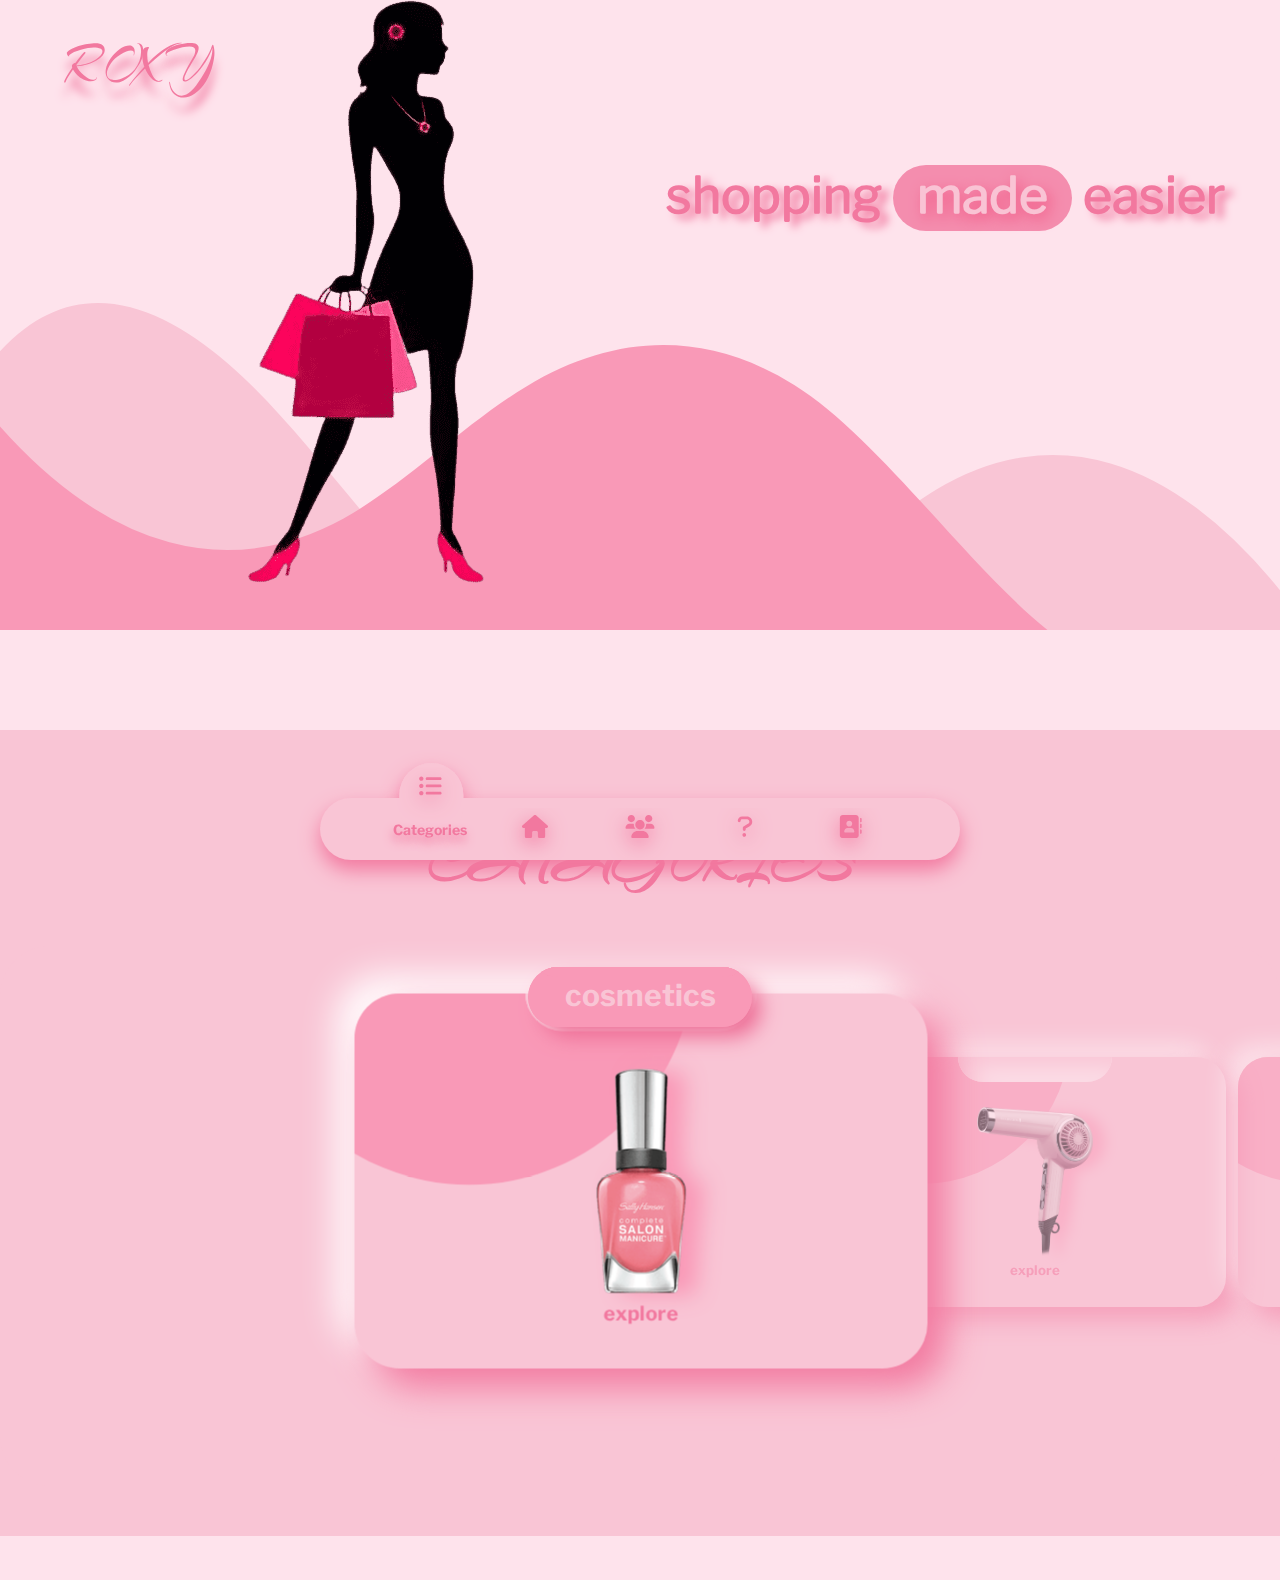
==== index.html @ e66383bb "Update index.html." ====
<!DOCTYPE html>
<html lang="en">
<head>
    <meta charset="utf-8">
	<meta name="description" content="Free web tutorials">
	<meta name="keywords" content="HTML,CSS,XML,JAVASCRIPT">
	<meta name="author" content="abhishek">
    <meta name="viewport" content="width=device-width" intial-scale= "1" user-scalable="0">
	<link rel="stylesheet" type="text/css" href="css/slick.css">
	<link rel="stylesheet" type="text/css" href="css/style.css">
	<title>Title</title>
</head>
<body>

    <header class="clear">
	    <div class="container">
	    	<a href="#" class="logo">roxy</a>
		</div>
	</header>

		<main class="clear">
			<div class="banner clear">
				<div class="translate curve-a" data-speed="-0.1">
					<div class="custom-shape-divider-bottom-1640010486">
		    <svg data-name="Layer 1" xmlns="http://www.w3.org/2000/svg" viewBox="0 0 1200 120" preserveAspectRatio="none">
		        <path d="M321.39,56.44c58-10.79,114.16-30.13,172-41.86,82.39-16.72,168.19-17.73,250.45-.39C823.78,31,906.67,72,985.66,92.83c70.05,18.48,146.53,26.09,214.34,3V0H0V27.35A600.21,600.21,0,0,0,321.39,56.44Z" class="shape-fill"></path>
		    </svg>
		</div>
		           
			    </div>
			    <div class="translate curve-b" data-speed="-0.1">
				    <div class="custom-shape-divider-bottom-1640010232">
		                 <svg data-name="Layer 1" xmlns="http://www.w3.org/2000/svg" viewBox="0 0 1200 120" preserveAspectRatio="none">
		                     <path d="M985.66,92.83C906.67,72,823.78,31,743.84,14.19c-82.26-17.34-168.06-16.33-250.45.39-57.84,11.73-114,31.07-172,41.86A600.21,600.21,0,0,1,0,27.35V120H1200V95.8C1132.19,118.92,1055.71,111.31,985.66,92.83Z" class="shape-fill">
		                     	
		                     </path>
		                 </svg>
		            </div>
			    </div>
			     <div class="container">
			     	<img src="./images/model-min.png" class="mod" alt="model" loading="lazy">
			     	<div class="cont-1 animation-element in-view">
			     		<h1>shopping <span>made</span> easier</h1>
			     	</div>
			     </div>
			
			
		    </div>
			<div class="sec-1 clear" id="catagories">
				<h2>catagories</h2>
				<section class="vertical-center-3 responsive ciim clear" id ="slider">
					<div class="holder">
						<div class="sub-holder">
							<div class="upper">
								<img src="./images/naipolish-min.png" alt="naipolish" loading="lazy">
							</div>
							<div class="lower">
								<a href="#" class="butt" onclick="return false">
									<button class="pause" style="display:inline-block !important;">explore</button>
								</a>
							</div>
						</div>
						<div class="sub-holder2">
							<a href="#" class="cut pause" onclick="return false">x</a>
						    <section class="vertical-center-5 ">
								<div class="chart">
									<img class="gandu" src="./images/naipolish-min.png" alt="naipolish" loading="lazy">
									<div class="hold-2">
										<div class="up">
										<h5>naipolish</h5>	
											<p>It’s the end of summer the sweltering heat makes human sweat in the night and makes the plants and trees wilt even in the moonlit nights. The eastern wind breeze brings an eerie feeling, that the monsoon clouds are soon coming, there is a strange silence in the ears, the sky gets darker and darker</p>
										</div>
										<div class="down">
											<a href="#"> buy now</a>
										</div>
									</div>
								</div>
							    <div class="chart">
									<img class="gandu" src="./images/naipolish-min.png" alt="naipolish" loading="lazy">
									<div class="hold-2">
										<div class="up">
										<h5>naipolish</h5>	
											<p>It’s the end of summer the sweltering heat makes human sweat in the night and makes the plants and trees wilt even in the moonlit nights. The eastern wind breeze brings an eerie feeling, that the monsoon clouds are soon coming, there is a strange silence in the ears, the sky gets darker and darker</p>
										</div>
										<div class="down">
											<a href="#"> buy now</a>
										</div>
									</div>
								</div>
								<div class="chart">
									<img class="gandu" src="./images/naipolish-min.png" alt="naipolish" loading="lazy">
									<div class="hold-2">
										<div class="up">
										<h5>naipolish</h5>	
											<p>It’s the end of summer the sweltering heat makes human sweat in the night and makes the plants and trees wilt even in the moonlit nights. The eastern wind breeze brings an eerie feeling, that the monsoon clouds are soon coming, there is a strange silence in the ears, the sky gets darker and darker</p>
										</div>
										<div class="down">
											<a href="#"> buy now</a>
										</div>
									</div>
								</div>
								<div class="chart">
									<img class="gandu" src="./images/naipolish-min.png" alt="naipolish" loading="lazy">
									<div class="hold-2">
										<div class="up">
										<h5>naipolish</h5>	
											<p>It’s the end of summer the sweltering heat makes human sweat in the night and makes the plants and trees wilt even in the moonlit nights. The eastern wind breeze brings an eerie feeling, that the monsoon clouds are soon coming, there is a strange silence in the ears, the sky gets darker and darker</p>
										</div>
										<div class="down">
											<a href="#"> buy now</a>
										</div>
									</div>
								</div>
							</section>
						</div>
					</div>

					<div class="holder">
						<div class="sub-holder">
							<div class="upper">
								<img src="./images/air-blower-min.png" alt="air blower" loading="lazy">
							</div>
							<div class="lower">
								<a href="#" class="butt" onclick="return false">
									<button class="pause"  style="display:inline-block !important;">explore</button>
								</a>
							</div>
						</div>
						<div class="sub-holder2">
							<a href="#" class="cut pause" onclick="return false">x</a>
						    <section class="vertical-center-5 ">
								<div class="chart">
									<img class="gandu" src="./images/air-blower-min.png" alt="air blower" loading="lazy">
									<div class="hold-2">
										<div class="up">
										<h5>hair blowers</h5>	
											<p>It’s the end of summer the sweltering heat makes human sweat in the night and makes the plants and trees wilt even in the moonlit nights. The eastern wind breeze brings an eerie feeling, that the monsoon clouds are soon coming, there is a strange silence in the ears, the sky gets darker and darker</p>
										</div>
										<div class="down">
											<a href="#"> buy now</a>
										</div>
									</div>
								</div>
							    <div class="chart">
									<img class="gandu" src="./images/air-blower-min.png" alt="air blower" loading="lazy">
									<div class="hold-2">
										<div class="up">
										<h5>hair blowers</h5>	
											<p>It’s the end of summer the sweltering heat makes human sweat in the night and makes the plants and trees wilt even in the moonlit nights. The eastern wind breeze brings an eerie feeling, that the monsoon clouds are soon coming, there is a strange silence in the ears, the sky gets darker and darker</p>
										</div>
										<div class="down">
											<a href="#"> buy now</a>
										</div>
									</div>
								</div>
								<div class="chart">
									<img class="gandu" src="./images/air-blower-min.png" alt="air blower" loading="lazy">
									<div class="hold-2">
										<div class="up">
										<h5>hair blowers</h5>	
											<p>It’s the end of summer the sweltering heat makes human sweat in the night and makes the plants and trees wilt even in the moonlit nights. The eastern wind breeze brings an eerie feeling, that the monsoon clouds are soon coming, there is a strange silence in the ears, the sky gets darker and darker</p>
										</div>
										<div class="down">
											<a href="#"> buy now</a>
										</div>
									</div>
								</div>
								<div class="chart">
									<img class="gandu" src="./images/air-blower-min.png" alt="air blower" loading="lazy">
									<div class="hold-2">
										<div class="up">
										<h5>hair blowers</h5>	
											<p>It’s the end of summer the sweltering heat makes human sweat in the night and makes the plants and trees wilt even in the moonlit nights. The eastern wind breeze brings an eerie feeling, that the monsoon clouds are soon coming, there is a strange silence in the ears, the sky gets darker and darker</p>
										</div>
										<div class="down">
											<a href="#"> buy now</a>
										</div>
									</div>
								</div>
								<div class="chart">
									<img class="gandu" src="./images/air-blower-min.png" alt="air blower" loading="lazy">
									<div class="hold-2">
										<div class="up">
										<h5>hair blowers</h5>	
											<p>It’s the end of summer the sweltering heat makes human sweat in the night and makes the plants and trees wilt even in the moonlit nights. The eastern wind breeze brings an eerie feeling, that the monsoon clouds are soon coming, there is a strange silence in the ears, the sky gets darker and darker</p>
										</div>
										<div class="down">
											<a href="#"> buy now</a>
										</div>
									</div>
								</div>
							</section>
						</div>
					</div>
					<div class="holder">
						<div class="sub-holder">
							<div class="upper">
								<img src="./images/bag-min.png" alt="yellow leather handbag" loading="lazy">
							</div>
							<div class="lower">
								<a href="#" class="butt" onclick="return false">
									<button class="pause" style="display:inline-block !important;">explore</button>
								</a>
							</div>
						</div>
						<div class="sub-holder2">
							<a href="#" class="cut pause" onclick="return false">x</a>
						    <section class="vertical-center-5 ">
								<div class="chart">
									<img class="gandu" src="./images/bag-min.png" alt="yellow leather handbag" loading="lazy">
									<div class="hold-2">
										<div class="up">
										<h5>bags</h5>	
											<p>It’s the end of summer the sweltering heat makes human sweat in the night and makes the plants and trees wilt even in the moonlit nights. The eastern wind breeze brings an eerie feeling, that the monsoon clouds are soon coming, there is a strange silence in the ears, the sky gets darker and darker</p>
										</div>
										<div class="down">
											<a href="#"> buy now</a>
										</div>
									</div>
								</div>
							    <div class="chart">
									<img class="gandu" src="./images/bag-min.png" alt="yellow leather handbag" loading="lazy">
									<div class="hold-2">
										<div class="up">
										<h5>bags</h5>	
											<p>It’s the end of summer the sweltering heat makes human sweat in the night and makes the plants and trees wilt even in the moonlit nights. The eastern wind breeze brings an eerie feeling, that the monsoon clouds are soon coming, there is a strange silence in the ears, the sky gets darker and darker</p>
										</div>
										<div class="down">
											<a href="#"> buy now</a>
										</div>
									</div>
								</div>
								<div class="chart">
									<img class="gandu" src="./images/bag-min.png" alt="yellow leather handbag" loading="lazy">
									<div class="hold-2">
										<div class="up">
										<h5>bags</h5>	
											<p>It’s the end of summer the sweltering heat makes human sweat in the night and makes the plants and trees wilt even in the moonlit nights. The eastern wind breeze brings an eerie feeling, that the monsoon clouds are soon coming, there is a strange silence in the ears, the sky gets darker and darker</p>
										</div>
										<div class="down">
											<a href="#"> buy now</a>
										</div>
									</div>
								</div>
								<div class="chart">
									<img class="gandu" src="./images/bag-min.png" alt="yellow leather handbag" loading="lazy">
									<div class="hold-2">
										<div class="up">
										<h5>bags</h5>	
											<p>It’s the end of summer the sweltering heat makes human sweat in the night and makes the plants and trees wilt even in the moonlit nights. The eastern wind breeze brings an eerie feeling, that the monsoon clouds are soon coming, there is a strange silence in the ears, the sky gets darker and darker</p>
										</div>
										<div class="down">
											<a href="#"> buy now</a>
										</div>
									</div>
								</div>
								<div class="chart">
									<img class="gandu" src="./images/bag-min.png" alt="yellow leather handbag" loading="lazy">
									<div class="hold-2">
										<div class="up">
										<h5>bags</h5>	
											<p>It’s the end of summer the sweltering heat makes human sweat in the night and makes the plants and trees wilt even in the moonlit nights. The eastern wind breeze brings an eerie feeling, that the monsoon clouds are soon coming, there is a strange silence in the ears, the sky gets darker and darker</p>
										</div>
										<div class="down">
											<a href="#"> buy now</a>
										</div>
									</div>
								</div>
							</section>
						</div>
					</div>
					<div class="holder">
						<div class="sub-holder">
							<div class="upper">
								<img src="./images/hat-min.png" alt="a stylish strawhat" loading="lazy">
							</div>
							<div class="lower">
								<a href="#" class="butt" onclick="return false">
									<button class="pause" style="display:inline-block !important;">explore</button>
								</a>
							</div>
						</div>
						<div class="sub-holder2">
							<a href="#" class="cut pause" onclick="return false">x</a>
						    <section class="vertical-center-5 ">
								<div class="chart">
									<img class="gandu" src="./images/hat-min.png" alt="a stylish strawhat" loading="lazy">
									<div class="hold-2">
										<div class="up">
										<h5>hats</h5>	
											<p>It’s the end of summer the sweltering heat makes human sweat in the night and makes the plants and trees wilt even in the moonlit nights. The eastern wind breeze brings an eerie feeling, that the monsoon clouds are soon coming, there is a strange silence in the ears, the sky gets darker and darker</p>
										</div>
										<div class="down">
											<a href="#"> buy now</a>
										</div>
									</div>
								</div>
							    <div class="chart">
									<img class="gandu" src="./images/hat-min.png" alt="a stylish strawhat" loading="lazy">
									<div class="hold-2">
										<div class="up">
										<h5>hats</h5>	
											<p>It’s the end of summer the sweltering heat makes human sweat in the night and makes the plants and trees wilt even in the moonlit nights. The eastern wind breeze brings an eerie feeling, that the monsoon clouds are soon coming, there is a strange silence in the ears, the sky gets darker and darker</p>
										</div>
										<div class="down">
											<a href="#"> buy now</a>
										</div>
									</div>
								</div>
								<div class="chart">
									<img class="gandu" src="./images/hat-min.png" alt="a stylish strawhat" loading="lazy">
									<div class="hold-2">
										<div class="up">
										<h5>hats</h5>	
											<p>It’s the end of summer the sweltering heat makes human sweat in the night and makes the plants and trees wilt even in the moonlit nights. The eastern wind breeze brings an eerie feeling, that the monsoon clouds are soon coming, there is a strange silence in the ears, the sky gets darker and darker</p>
										</div>
										<div class="down">
											<a href="#"> buy now</a>
										</div>
									</div>
								</div>
								<div class="chart">
									<img class="gandu" src="./images/hat-min.png" alt="a stylish strawhat" loading="lazy">
									<div class="hold-2">
										<div class="up">
										<h5>hats</h5>	
											<p>It’s the end of summer the sweltering heat makes human sweat in the night and makes the plants and trees wilt even in the moonlit nights. The eastern wind breeze brings an eerie feeling, that the monsoon clouds are soon coming, there is a strange silence in the ears, the sky gets darker and darker</p>
										</div>
										<div class="down">
											<a href="#"> buy now</a>
										</div>
									</div>
								</div>
								<div class="chart">
									<img class="gandu" src="./images/hat-min.png" alt="a stylish strawhat" loading="lazy">
									<div class="hold-2">
										<div class="up">
										<h5>hats</h5>	
											<p>It’s the end of summer the sweltering heat makes human sweat in the night and makes the plants and trees wilt even in the moonlit nights. The eastern wind breeze brings an eerie feeling, that the monsoon clouds are soon coming, there is a strange silence in the ears, the sky gets darker and darker</p>
										</div>
										<div class="down">
											<a href="#"> buy now</a>
										</div>
									</div>
								</div>
							</section>
						</div>
					</div>
					<div class="holder">
						<div class="sub-holder">
							<div class="upper">
								<img src="./images/sandals-min.png" alt="a pair of sandals" loading="lazy">
							</div>
							<div class="lower">
								<a href="#" class="butt" onclick="return false">
									<button class="pause"  style="display:inline-block !important;">explore</button>
								</a>
							</div>
						</div>
						<div class="sub-holder2">
							<a href="#" class="cut pause" onclick="return false">x</a>
						    <section class="vertical-center-5 ">
								<div class="chart">
									<img class="gandu" src="./images/sandals-min.png" alt="a pair of sandals" loading="lazy">
									<div class="hold-2">
										<div class="up">
										<h5>sandals</h5>	
											<p>It’s the end of summer the sweltering heat makes human sweat in the night and makes the plants and trees wilt even in the moonlit nights. The eastern wind breeze brings an eerie feeling, that the monsoon clouds are soon coming, there is a strange silence in the ears, the sky gets darker and darker</p>
										</div>
										<div class="down">
											<a href="#"> buy now</a>
										</div>
									</div>
								</div>
							    <div class="chart">
									<img class="gandu" src="./images/sandals-min.png" alt="a pair of sandals" loading="lazy">
									<div class="hold-2">
										<div class="up">
										<h5>sandals</h5>	
											<p>It’s the end of summer the sweltering heat makes human sweat in the night and makes the plants and trees wilt even in the moonlit nights. The eastern wind breeze brings an eerie feeling, that the monsoon clouds are soon coming, there is a strange silence in the ears, the sky gets darker and darker</p>
										</div>
										<div class="down">
											<a href="#"> buy now</a>
										</div>
									</div>
								</div>
								<div class="chart">
									<img class="gandu" src="./images/sandals-min.png" alt="a pair of sandals" loading="lazy">
									<div class="hold-2">
										<div class="up">
										<h5>sandals</h5>	
											<p>It’s the end of summer the sweltering heat makes human sweat in the night and makes the plants and trees wilt even in the moonlit nights. The eastern wind breeze brings an eerie feeling, that the monsoon clouds are soon coming, there is a strange silence in the ears, the sky gets darker and darker</p>
										</div>
										<div class="down">
											<a href="#"> buy now</a>
										</div>
									</div>
								</div>
								<div class="chart">
									<img class="gandu" src="./images/sandals-min.png" alt="a pair of sandals" loading="lazy">
									<div class="hold-2">
										<div class="up">
										<h5>sandals</h5>	
											<p>It’s the end of summer the sweltering heat makes human sweat in the night and makes the plants and trees wilt even in the moonlit nights. The eastern wind breeze brings an eerie feeling, that the monsoon clouds are soon coming, there is a strange silence in the ears, the sky gets darker and darker</p>
										</div>
										<div class="down">
											<a href="#"> buy now</a>
										</div>
									</div>
								</div>
								<div class="chart">
									<img class="gandu" src="./images/sandals-min.png" alt="a pair of sandals" loading="lazy">
									<div class="hold-2">
										<div class="up">
										<h5>sandals</h5>	
											<p>It’s the end of summer the sweltering heat makes human sweat in the night and makes the plants and trees wilt even in the moonlit nights. The eastern wind breeze brings an eerie feeling, that the monsoon clouds are soon coming, there is a strange silence in the ears, the sky gets darker and darker</p>
										</div>
										<div class="down">
											<a href="#"> buy now</a>
										</div>
									</div>
								</div>
							</section>
						</div>
						</div>
					</div>
				</section>
			</div>
			<nav class="nav-bar">
					<ul class="list-1 ">
						<li class="limb active">
							 <a href="#catagories" onclick="return false">
							   <svg class="yup" aria-hidden="true" focusable="false" data-prefix="fas" data-icon="list-ul" role="img" xmlns="http://www.w3.org/2000/svg" viewBox="0 0 512 512" class="svg-inline--fa fa-list-ul fa-lg"><path fill="currentColor" d="M16 96C16 69.49 37.49 48 64 48C90.51 48 112 69.49 112 96C112 122.5 90.51 144 64 144C37.49 144 16 122.5 16 96zM480 64C497.7 64 512 78.33 512 96C512 113.7 497.7 128 480 128H192C174.3 128 160 113.7 160 96C160 78.33 174.3 64 192 64H480zM480 224C497.7 224 512 238.3 512 256C512 273.7 497.7 288 480 288H192C174.3 288 160 273.7 160 256C160 238.3 174.3 224 192 224H480zM480 384C497.7 384 512 398.3 512 416C512 433.7 497.7 448 480 448H192C174.3 448 160 433.7 160 416C160 398.3 174.3 384 192 384H480zM16 416C16 389.5 37.49 368 64 368C90.51 368 112 389.5 112 416C112 442.5 90.51 464 64 464C37.49 464 16 442.5 16 416zM112 256C112 282.5 90.51 304 64 304C37.49 304 16 282.5 16 256C16 229.5 37.49 208 64 208C90.51 208 112 229.5 112 256z" class=""></path>
							   </svg>
							   <span>categories</span>
							</a>
					    </li>
						<li class="limb">
							<a href="#" onclick="return false">
								<svg class="yup" xmlns="http://www.w3.org/2000/svg" viewBox="0 0 576 512"><!--! Font Awesome Free 6.1.1 by @fontawesome - https://fontawesome.com License - https://fontawesome.com/license/free (Icons: CC BY 4.0, Fonts: SIL OFL 1.1, Code: MIT License) Copyright 2022 Fonticons, Inc. --><path fill="currentColor"  d="M575.8 255.5C575.8 273.5 560.8 287.6 543.8 287.6H511.8L512.5 447.7C512.5 450.5 512.3 453.1 512 455.8V472C512 494.1 494.1 512 472 512H456C454.9 512 453.8 511.1 452.7 511.9C451.3 511.1 449.9 512 448.5 512H392C369.9 512 352 494.1 352 472V384C352 366.3 337.7 352 320 352H256C238.3 352 224 366.3 224 384V472C224 494.1 206.1 512 184 512H128.1C126.6 512 125.1 511.9 123.6 511.8C122.4 511.9 121.2 512 120 512H104C81.91 512 64 494.1 64 472V360C64 359.1 64.03 358.1 64.09 357.2V287.6H32.05C14.02 287.6 0 273.5 0 255.5C0 246.5 3.004 238.5 10.01 231.5L266.4 8.016C273.4 1.002 281.4 0 288.4 0C295.4 0 303.4 2.004 309.5 7.014L564.8 231.5C572.8 238.5 576.9 246.5 575.8 255.5L575.8 255.5z"/>
								</svg>
								<span>home</span>
							</a>
						</li>
						<li class="limb">
							<a href="#" onclick="return false">
								<svg class="yup" xmlns="http://www.w3.org/2000/svg" viewBox="0 0 640 512"><!--! Font Awesome Free 6.1.1 by @fontawesome - https://fontawesome.com License - https://fontawesome.com/license/free (Icons: CC BY 4.0, Fonts: SIL OFL 1.1, Code: MIT License) Copyright 2022 Fonticons, Inc. --><path fill="currentColor" d="M319.9 320c57.41 0 103.1-46.56 103.1-104c0-57.44-46.54-104-103.1-104c-57.41 0-103.1 46.56-103.1 104C215.9 273.4 262.5 320 319.9 320zM369.9 352H270.1C191.6 352 128 411.7 128 485.3C128 500.1 140.7 512 156.4 512h327.2C499.3 512 512 500.1 512 485.3C512 411.7 448.4 352 369.9 352zM512 160c44.18 0 80-35.82 80-80S556.2 0 512 0c-44.18 0-80 35.82-80 80S467.8 160 512 160zM183.9 216c0-5.449 .9824-10.63 1.609-15.91C174.6 194.1 162.6 192 149.9 192H88.08C39.44 192 0 233.8 0 285.3C0 295.6 7.887 304 17.62 304h199.5C196.7 280.2 183.9 249.7 183.9 216zM128 160c44.18 0 80-35.82 80-80S172.2 0 128 0C83.82 0 48 35.82 48 80S83.82 160 128 160zM551.9 192h-61.84c-12.8 0-24.88 3.037-35.86 8.24C454.8 205.5 455.8 210.6 455.8 216c0 33.71-12.78 64.21-33.16 88h199.7C632.1 304 640 295.6 640 285.3C640 233.8 600.6 192 551.9 192z"/>
								</svg>
								<span>about us</span>
							</a>
						</li>
						<li class="limb">
							<a href="#" onclick="return false">
								<svg class="yup" xmlns="http://www.w3.org/2000/svg" viewBox="0 0 320 512"><!--! Font Awesome Free 6.1.1 by @fontawesome - https://fontawesome.com License - https://fontawesome.com/license/free (Icons: CC BY 4.0, Fonts: SIL OFL 1.1, Code: MIT License) Copyright 2022 Fonticons, Inc. --><path fill="currentColor" d="M204.3 32.01H96c-52.94 0-96 43.06-96 96c0 17.67 14.31 31.1 32 31.1s32-14.32 32-31.1c0-17.64 14.34-32 32-32h108.3C232.8 96.01 256 119.2 256 147.8c0 19.72-10.97 37.47-30.5 47.33L127.8 252.4C117.1 258.2 112 268.7 112 280v40c0 17.67 14.31 31.99 32 31.99s32-14.32 32-31.99V298.3L256 251.3c39.47-19.75 64-59.42 64-103.5C320 83.95 268.1 32.01 204.3 32.01zM144 400c-22.09 0-40 17.91-40 40s17.91 39.1 40 39.1s40-17.9 40-39.1S166.1 400 144 400z"/>
							</svg>
								<span>help</span>	
							</a>
						</li>
						<li class="limb">
							<a href="#" onclick="return false">
								<svg class="yup" xmlns="http://www.w3.org/2000/svg" viewBox="0 0 512 512"><!--! Font Awesome Free 6.1.1 by @fontawesome - https://fontawesome.com License - https://fontawesome.com/license/free (Icons: CC BY 4.0, Fonts: SIL OFL 1.1, Code: MIT License) Copyright 2022 Fonticons, Inc. --><path fill="currentColor"  d="M384 0H96C60.65 0 32 28.65 32 64v384c0 35.35 28.65 64 64 64h288c35.35 0 64-28.65 64-64V64C448 28.65 419.3 0 384 0zM240 128c35.35 0 64 28.65 64 64s-28.65 64-64 64c-35.34 0-64-28.65-64-64S204.7 128 240 128zM336 384h-192C135.2 384 128 376.8 128 368C128 323.8 163.8 288 208 288h64c44.18 0 80 35.82 80 80C352 376.8 344.8 384 336 384zM496 64H480v96h16C504.8 160 512 152.8 512 144v-64C512 71.16 504.8 64 496 64zM496 192H480v96h16C504.8 288 512 280.8 512 272v-64C512 199.2 504.8 192 496 192zM496 320H480v96h16c8.836 0 16-7.164 16-16v-64C512 327.2 504.8 320 496 320z"/></svg>
								<span>contact us</span>	
							</a>
						</li>
						<span class="zo"></span>
						<span class="marker2 zo"></span>
					</ul>
			  </nav>

		</main>
</body>
<script src="js/jquery.min.js"></script>
<script src="js/parallax.min.js"></script>
<script src="js/parallax.js"></script>
<script src="js/slick.min.js"></script>
<script src="js/slick.js"></script>
  <script>
// Get a reference to the element
const element = document.getElementById('slider');

// Define the event handler function
function eventHandler(event) {
  // Your event handling logic here
  console.log('Scroll event occurred!');
}

// Add a passive event listener to the 'scroll' event using vanilla JavaScript
element.addEventListener('scroll', eventHandler, { passive: true });

  </script>
<script src="js/common.js"></script>


</html>
---- css/style.css ----
*{
	box-sizing: border-box;
	-webkit-box-sizing: border-box;
	-moz-box-sizing: border-box;
	-ms-box-sizing: border-box;
	-o-box-sizing: border-box;
	-webkit-user-select: none;
}
.clear {
	clear: both;
}
.clear:after {
	clear: both;
	display: table;
	content: "";
	position: relative;
	width: 100%;
}
.container{
	margin: 0 auto;
	max-width: 1170px;
}
html{-webkit-tap-highlight-color: transparent;}
@font-face {
	font-family: 'Conv_Arizonia-Regular';
	src: url('fonts/Arizonia-Regular.eot');
	src: local('â˜º'), url('../fonts/Arizonia-Regular.woff') format('woff'), url('../fonts/Arizonia-Regular.ttf') format('truetype'), url('../fonts/Arizonia-Regular.svg') format('svg');
	font-weight: normal;
	font-style: normal;
	font-display: fallback;
}
/** Generated by FG **/
@font-face {
	font-family: 'Conv_LibreFranklin-Bold';
	src: url('fonts/LibreFranklin-Bold.eot');
	src: local('â˜º'), url('../fonts/LibreFranklin-Bold.woff') format('woff'), url('../fonts/LibreFranklin-Bold.ttf') format('truetype'), url('../fonts/LibreFranklin-Bold.svg') format('svg');
	font-weight: normal;
	font-style: normal;
	font-display: fallback;
}
/** Generated by FG **/
@font-face {
	font-family: 'Conv_LibreFranklin-Black';
	src: url('fonts/LibreFranklin-Black.eot');
	src: local('â˜º'), url('../fonts/LibreFranklin-Black.woff') format('woff'), url('../fonts/LibreFranklin-Black.ttf') format('truetype'), url('../fonts/LibreFranklin-Black.svg') format('svg');
	font-weight: normal;
	font-style: normal;
	font-display: fallback;
}
/** Generated by FG **/
@font-face {
	font-family: 'Conv_LibreFranklin-Regular';
	src: url('fonts/LibreFranklin-Regular.eot');
	src: local('â˜º'), url('../fonts/LibreFranklin-Regular.woff') format('woff'), url('../fonts/LibreFranklin-Regular.ttf') format('truetype'), url('../fonts/LibreFranklin-Regular.svg') format('svg');
	font-weight: normal;
	font-style: normal;
	font-display: fallback;
}
body{
	margin: 0;
	background: #FEE3EC;
}
header{
	margin: 0;
	position: fixed;
	width: 100%;
	background:transparent;
	border-radius: 0 0 30px 30px;
	z-index: 123;
	pointer-events: none;
	padding: 20px 0 20px 0;
}
header .logo{
	font-family: 'Conv_Arizonia-Regular';
	font-size:56px;
	background: #ffffff00;
	display:inline-block;
	text-decoration: none;
	text-transform:uppercase;
	color: #F2789F;
	text-shadow: 0px 14px 10px;
	padding: 10px;
}

/*main*/
main .banner{
	position: relative;
	width:100%;
	overflow: hidden;
	display:block;
	height: 630px;
	margin:0 0 60px 0;
}
main .banner .curve-a{
	position: absolute;
	height: 400px;
	bottom:-55PX;
	z-index: -2;
	width: 100%;
	display: inline-block;
}
main .banner .curve-b{
	position: absolute;
	height: 500px;
	bottom:-90px;
	z-index: -1;
	width: 100%;
	display: inline-block;
}
main .banner .mod{
	display: inline-block;
	position:absolute;
	bottom: 0;
}
main > .banner #wave{
	width: 100%;
}
.custom-shape-divider-bottom-1640010232 {
	position: absolute;
	bottom: 0;
	left: 0;
	width: 100%;
	overflow: hidden;
	line-height: 0;
}
.custom-shape-divider-bottom-1640010232 svg {
	position: relative;
	display: block;
	width: calc(100% + 1.3px);
	height: 380px;
}
.custom-shape-divider-bottom-1640010232 .shape-fill {
	fill: #F999B7;
}
.custom-shape-divider-bottom-1640010486 {
	position: absolute;
	bottom: 0;
	left: 0;
	width: 100%;
	overflow: hidden;
	line-height: 0;
	transform: rotate(180deg);
}
.custom-shape-divider-bottom-1640010486 svg {
	position: relative;
	display: block;
	width: calc(100% + 1.3px);
	height: 416px;
}
.custom-shape-divider-bottom-1640010486 .shape-fill {
	fill: #F9C5D5;
}
main > .banner .cont-1{
	display: inline-block;
	float: right;
	color:#F2789F;
	font-family: 'Conv_LibreFranklin-Regular';
}
main > .banner .cont-1 h1{
	font-size: 50px;
	margin: 165px 0;
	text-shadow: 8px 5px 8px;
}
main > .banner .cont-1 h1 span{
	background: #f48dae;
	color: #f9c3d4;
	border-radius: 50px;
	text-shadow: 4px 5px 13px #f15a86;
	/* display: inline-block;
	*/
	padding: 0 24px 6px 24px;
}


main .sec-1{
	background: #f9c5d5;
	margin: 40px 0;
	width: 100%;
	padding: 50px 0;
	display: inline-block;
	position: relative;
	z-index: 3;
	overflow: hidden;
}
main .sec-1 h2{
	display: inline-block;
	font-family: 'Conv_Arizonia-Regular';
	font-size: 57px;
	text-align: center;
	width: 100%;
	text-transform: uppercase;
	color: #f2789f;
}
main .sec-1 .vertical-center-3{
	background: #F9C5D5;
	border-radius: 50px;
	text-align: center;
	
}
main .sec-1 .vertical-center-3 button{
	display: none !important;

}
main .sec-1 .vertical-center-3 .slick-dots{
	position: relative;
	top: -455px;
	margin: 0;
	border-radius: 50px;
	width: 224px;
	background: #f999b7;
	display: inline-block;
	list-style: none;
	padding: 30px 0;
   height: 47px;
   box-shadow: 11px 12px 20px -2px #ed6e96;
   overflow: hidden;
   transform-origin: top;
   transition: .5s ease-in-out .5s ;
	
}

main .sec-1 .vertical-center-3 .fag{transform:translate(0,-83px); transition:.5s ;}
main .sec-1 .vertical-center-3 .slick-dots li:nth-child(1):before{content: "cosmetics"; }
main .sec-1 .vertical-center-3 .slick-dots li:nth-child(2):before{content: "hair blowers";}
main .sec-1 .vertical-center-3 .slick-dots li:nth-child(3):before{content: " handbags";}
main .sec-1 .vertical-center-3 .slick-dots li:nth-child(4):before{content: "hats";}
main .sec-1 .vertical-center-3 .slick-dots li:nth-child(5):before{content: " sandles";}

main .sec-1 .vertical-center-3 .slick-dots li{
float: left;
	font-family: 'Conv_LibreFranklin-Bold';
    
    position: absolute;
    transform: translate(0,-50px);
	font-size:30px;
	height: 100%;
	border-radius: 50px;
	padding: 10px 0;
	width: 100%;
	color: #f9c5d5;
	background: #f999b7;
	top: 0;
	transition: .3s;
	text-shadow:12px 12px 24px #f2789f,
	
}
main .sec-1 .vertical-center-3 .slick-list{
	transform: .1s;
	transition-delay: 2s ;
	overflow: visible;
}
main .sec-1 .vertical-center-3 .nig{
	z-index: 1;
}

main .sec-1 > .vertical-center-3 > .slick-list > .slick-track{
	padding:111px 0;
}
main .sec-1 > .vertical-center-3 > .slick-list > .slick-track > .slick-slide {
	position:relative;
	transition: .5s;
	transform: scale(1.0);
    opacity: .5;
	transition-delay: 0s;
	z-index: -2;
}
main .sec-1 .vertical-center-3 .slick-list .slick-track .slick-slide{
	perspective: 2000px;

}
main .sec-1 > .vertical-center-3 > .slick-list > .slick-track > .slick-slide > div{
	padding: 0 6px;
	
	
}
main .sec-1 .vertical-center-3 .slick-list .slick-track .slick-slide div .holder{
	height: 250px;
	width: 366px;
	perspective:1000px;
}
main .sec-1 .vertical-center-3 .slick-list .slick-track .slick-slide div .holder .sub-holder{
	width: 100%;
	height: 100%;
	background: #F9C5D5;
	transition:.5s;
	transition-timing-function:cubic-bezier(0.25, 0.8, 0.71, 0.75);
	transform: scale(1.0) rotateX(0deg);
	padding:50px 20px;
	border-radius: 30px;
	transform-origin: bottom;
	position: relative;
	box-shadow: 12px 12px 24px #f2789f, -12px -12px 24px #ffffff;
	transition-delay: 0s;
	overflow: hidden;
	text-align: center;
}

main .sec-1 > .vertical-center-3 > .slick-list > .slick-track > .slick-slide.slick-current{
	transform: scale(1.5);
	opacity: 1;
	z-index: 0;

}
main .sec-1 .vertical-center-3 .slick-list .slick-track .slick-slide.slick-current.zig .holder .sub-holder{
	transform: rotateX(-25deg);	
	transition: .5s;
}
main .sec-1 .vertical-center-3 .slick-list .slick-track .slick-slide div .holder .sub-holder:before{
	position: absolute;
	transition: .5s;
	width:100%;
	height:100%;
	content: "";
	background: #f999b7;
	top:0px;
	left:0px;
	clip-path: circle(150px at 20% -9%);
	z-index: -2;
}

main .sec-1 .vertical-center-3 .slick-list .slick-track .slick-slide div .holder .sub-holder:after{
    position: relative;
    display: inline-block;
	content: "";
	background: #ffffff;
	width: 154px;
	transform:translate(0px, -279px);
	height: 25px;
	z-index:1;
	border-radius:0 0 50px 50px;
	box-shadow: inset 12px 12px 24px #f9c5d5;
}
main .sec-1 .vertical-center-3 .slick-list .slick-track .slick-slide div .holder .sub-holder:hover:before{
	clip-path: circle(250px at 20% 9%);
}
main .sec-1 .vertical-center-3 .slick-list .slick-track .slick-slide div .holder .sub-holder .upper{
	width: 100%;
	display: inline-block;
	padding: 0;
	height:100%;
	transition: .3s;
}
main .sec-1 .vertical-center-3 .slick-list .slick-track .slick-slide div .holder .sub-holder .lower{
	width: 100%;
	display: inline-block;
	padding: 0;
	height: 50%;
}
main .sec-1 .vertical-center-3 .slick-list .slick-track .slick-slide div .holder .sub-holder .upper img{
	display: inline-block;
	filter: drop-shadow(12px 1px 7px #f999b7 );
	transition: .5s;
	height:100%;
	width: 100%;
	object-fit: contain;
}
main .sec-1 .vertical-center-3 .slick-list .slick-track .slick-slide div .holder .sub-holder:hover .upper {
	transform:translate(0px,-12px);

}
main .sec-1 .vertical-center-3 .slick-list .slick-track .slick-slide div .holder .sub-holder:hover img{
	filter: drop-shadow(12px 1px 7px #F2789F );
}
main .sec-1 .vertical-center-3 .slick-list .slick-track .slick-slide div .holder .sub-holder .lower a{
	text-decoration: none;

}
main .sec-1 .vertical-center-3 .slick-list .slick-track .slick-slide div .holder .sub-holder .lower a > button{
	background: transparent;
	color:#f2789f;
	font-family: 'Conv_LibreFranklin-Bold';
	padding: 0;
	margin: 0;
	border: 0;
	cursor: pointer;
}
main .sec-1 .vertical-center-3 .slick-list .slick-track .slick-slide.slick-current div .holder .sog {
	padding: 0;
	position: fixed;
    transform-origin:center;
    animation:huggl 1.4s ;
    animation-iteration-count: 1;
    z-index:4;
    transform:translate(-50%, -78%) scale(1.0);
}
@keyframes huggl{
	0%  {transform:translate(-50%, -89%) scale(0.3); z-index:-2; }
	50% {transform:translate(-50%, -180%) scale(0.7); z-index:-2;  }
	100% {transform:translate(-50%, -78%) scale(1); z-index:4;  }
}
main .sec-1 .vertical-center-3 .slick-list .slick-track .slick-slide div .holder .sub-holder2{
	display: inline-block;
    height: 138%;
    width: 190%;
	padding: 0;
	position: absolute;
    transform:translate(-50%, -89%) scale(0.3);
    transform-origin:center;
    animation:hugglo 1.4s ;
    animation-iteration-count: 1;
    z-index: -2;
    overflow: hidden;
    background: #f999b7;
    border-radius: 50px;
    box-shadow: 11px 12px 20px -2px #ed6e96;
}
@keyframes hugglo{
	0% {transform:translate(-50%, -78%) scale(1.0); z-index:4;   }
	50% {transform:translate(-50%, -180%) scale(0.7); z-index:-2;  }
	100%  {transform:translate(-50%, -89%) scale(0.3); z-index:-2; }
	
}


main .sec-1 .vertical-center-3 .slick-list .slick-track .slick-slide div .holder .sub-holder2 .cut{
	display: inline-block;
    margin: 0;
    padding: 1.6% 2.5%;
    font-family: 'Conv_LibreFranklin-Bold';
    background: #f9c5d5;
    text-decoration: none;
    text-shadow: -1px 6px 10px;
    color: #f2789f;
    right: 0;
    box-shadow: 0 20px 20px 0;
    position: absolute;
    z-index: 4;
    border-radius: 0 50%;
}



main .sec-1 .sub-holder2 > .vertical-center-5{ width: 100%; height: 100%;}
main .sec-1 .sub-holder2 > .vertical-center-5 .slick-list{width: 100%; height: 100%; padding: 1% !important;}
main .sec-1 .sub-holder2 > .vertical-center-5 .slick-list .slick-track{ padding: 25px 0; width: 100%; height: 100%; }
main .sec-1 .sub-holder2 > .vertical-center-5 .slick-list .slick-track .slick-slide{ padding: 0 1%; transition: .5s; width: 100%; height: 100%;  }
main .sec-1 .sub-holder2 > .vertical-center-5 .slick-list .slick-track .slick-slide div {width: 100%; height: 100%;}
main .sec-1 .sub-holder2 > .vertical-center-5 .slick-list .slick-track .slick-slide div  .chart { 
	display: inline-block;  
	height:100%;
	box-shadow: 12px 12px 24px #f2789f;
	background: #f999b7;
	border-radius: 50px;
	width:20%;
	padding:3%;
}
main .sec-1 .sub-holder2 > .vertical-center-5 .slick-list .slick-track .slick-slide div  .chart img {
 display: inline-block;  
 height: 100%;
 width:20%;
 object-fit: contain;
 filter: drop-shadow(12px 1px 7px #F2789F);
 
}
main .sec-1 .sub-holder2 > .vertical-center-5 .slick-list .slick-track .slick-slide div  .chart .hold-2{display: inline-block;
    width: 70%;
    height: 100%;
    background: #f8bed0;
    border-radius: 50px;
    box-shadow: 12px 12px 24px #f2789f;
    overflow: hidden;
}
main .sec-1 .sub-holder2 > .vertical-center-5 .slick-list .slick-track .slick-slide div  .chart .hold-2 .up{
	display: inline-block;
	height:70%;
}
main .sec-1 .sub-holder2 > .vertical-center-5 .slick-list .slick-track .slick-slide div  .chart .hold-2 .up h5{
	    font-family: 'Conv_LibreFranklin-Bold';
	    text-transform: capitalize;
	    color: #f8bed0;
	    background: #F2789F;
	    padding: 1% 6%;
	    border-radius: 0 0 50px 50px;
	    margin: 0;
	    display: inline-block;
	    font-size: 100%;
}
main .sec-1 .sub-holder2 > .vertical-center-5 .slick-list .slick-track .slick-slide div  .chart .hold-2 .up p{
	font-family: 'Conv_LibreFranklin-Bold';
	text-transform: capitalize;
	color: #F2789F;
	margin: 0;
	font-size: 78%;
	padding: 4%;
	display: inline-block;
}

main .sec-1 .sub-holder2 > .vertical-center-5 .slick-list .slick-track .slick-slide div .chart .hold-2 .down{
	width: 100%;
	height: 30%;
	display: inline-block;
	text-align: center;
}

main .sec-1 .sub-holder2 > .vertical-center-5 .slick-list .slick-track .slick-slide div .chart .hold-2 .down a{
    font-family: 'Conv_LibreFranklin-Bold';
    text-transform: capitalize;
    background: #F2789F;
    color: #f8bed0;
    padding: 2% 3%;
    border-radius: 50px;
    margin: 0;
    display: inline-block;
    font-size: 100%;
    box-shadow: 11px 12px 20px -2px #ed6e96;
    right: 38%;
    bottom: 0;
    text-decoration: none;
    }






































main .nav-bar{
	width:100%;
	display:inline-block;
	pointer-events: visible;
	font-family: 'Conv_LibreFranklin-Bold';
	font-size: 14px;
	padding: 20PX   0;
	left: 0;
	position: fixed;
	text-align: center;
	bottom: 20px;
	z-index: 12222;
}
main .nav-bar .list-1{
	display: inline-block;
	margin: 0;
	width: 50%;
	padding:0;
	position: relative;
	background: #F9C5D5;
	color: #F2789F;
	border-radius: 50px;
	box-shadow: 0 10px 20px 0;
	height: 62PX;
	
}
.zo {
    position: absolute;
    top: -57%;
    transition: .5s;
    width: 10%;
    pointer-events: none;
    display: block;
    height:122.56%;
    border-radius: 50px;
    background:#F9C5D5;
    /* box-shadow: inset 0 10px 6px 0; */
    z-index: 123;
}
.marker2{
	z-index: -123;
	box-shadow: 0 10px 20px 0;
}

main .nav-bar .list-1 .limb{
	
	display: inline-block;
	width: 15%;
	margin:0 3px;
	height: 100%;
	text-align: center;
	color: #7150e9;
	/*border-radius: 7px;
	border: .5px solid #7150e9;
	*/
}
main .nav-bar .list-1 li.active a{transform: translate(0px, -33%);}
main .nav-bar .list-1 li.active a span{transform: translate(0,14px);}
main .nav-bar .list-1 li:nth-child(1).active ~ .zo{
	
	transform: translate(124%, 0);

}
main .nav-bar .list-1 li:nth-child(2).active ~ .zo{
	transform: translate(289%, 0);

}
main .nav-bar .list-1 li:nth-child(3).active ~ .zo{
	transform: translate(448%, 0);

}
main .nav-bar .list-1 li:nth-child(4).active ~ .zo{
	transform: translate(614%, 0);

}
main .nav-bar .list-1 li:nth-child(5).active ~ .zo{
	transform: translate(775%, 0);

}
main .nav-bar .list-1 .limb a{
	display: inline-block;
	text-decoration: none;
	vertical-align: middle;
	color: #F2789F;
	overflow: hidden;
	width: 100%;
	text-transform: capitalize;
	height: 150%;
	z-index: 124;
	position: relative;
	text-shadow: -1px 6px 10px;
	transition: .5s;
	transform: translate(0,10px);
}
main .nav-bar .list-1 .limb a .yup{height:40%;width: 100%;filter: drop-shadow( -1px 6px 10px);padding: 7PX 0;}
main .nav-bar .list-1 .limb a span{transform: translate(0,100px); display: inline-block; transition: .5S; height: 60%;}

























































main .sec-1 .vertical-center-3 .slick-dots li.slick-active{transform: translate(0,0px);}
@media(max-width: 1023px) {
main .nav-bar .list-1{ width: 100%; }
}
@media(max-width: 599px) {
main .nav-bar{
	bottom: 0;
}	
main .nav-bar .list-1{
	width: 100%;
	padding: 5px 0;
}
main .banner .mod{
	width: 64%;
}
main .banner .curve-a{
	width:322%;
}
main .banner .curve-b{
	width: 251%;
}
main .sec-1{
    margin: 0;
    padding: 30PX 0;
 }
main .sec-1 h2{
	margin: 34px 0 ;
	font-size: 41px;
}
main .sec-1 .vertical-center-3 .slick-list .slick-track .slick-slide.slick-current{
	transform: scale(1);
	opacity: 1;
	z-index: 0;
}
main .sec-1 .vertical-center-3 .slick-list .slick-track .slick-slide div .holder .sub-holder:after{
	width: 153px;
	transform: translate(0px, -279px);
	height: 25px;
}
main .sec-1 .vertical-center-3 .slick-list .slick-track .slick-slide div .holder .sub-holder2 .cut{
	padding: 2.6% 4.5%;
}
main .sec-1 .vertical-center-3 .slick-dots{
	top: -378px;
	width: 149px;
	padding: 16px 0;
    height: 35px;
	
}

main .sec-1 .vertical-center-3 .slick-dots li{
    transform: translate(0,-50px);
	font-size: 20px;
	height: 100%;
	padding: 4px 0;
	width: 100%;
	top: 0;	
}
main .sec-1 .vertical-center-3 .slick-list .slick-track .slick-slide div .holder .sub-holder2{
    height: 180%;
    width: 108%;
}
.zo{top: -43%;}
main .nav-bar .list-1 li:nth-child(1).active ~ .zo{transform: translate(120%, 0);}
main .nav-bar .list-1 li:nth-child(2).active ~ .zo{transform: translate(285%, 0);}
main .nav-bar .list-1 li:nth-child(5).active ~ .zo{transform: translate(780%, 0);}
@keyframes mymove{
	0%  {width: 79%; height: 71%;}
	50% {width: 90%; height: 90%; }
	100% {width: 100%; height: 138%; }
}
main .sec-1 .sub-holder2 > .vertical-center-5 .slick-list .slick-track .slick-slide div .chart img{
	width: 100%;
	height: 45%;
	padding: 3%;
}

main .sec-1 .sub-holder2 > .vertical-center-5 .slick-list .slick-track .slick-slide div .chart .hold-2{
	width: 100%;
	height: 55%;
}

}
@media(max-width:480px) {
main .sec-1 .vertical-center-3 .slick-list{
	padding: 0 10px !important;
}
main .sec-1 .vertical-center-3 .slick-list .slick-track .slick-slide.slick-current div .holder .sog {
	width: 100%;
	height: 180%;
}
main .sec-1 .sub-holder2 > .vertical-center-5 .slick-list .slick-track{padding: 0; width: 401% !important;}
main .sec-1 .sub-holder2 > .vertical-center-5 .slick-list .slick-track .slick-slide{padding: 1%; width: 25% !important;}


main .nav-bar{padding: 20px 0 7px;}
main .nav-bar .list-1 .limb{width: 17%;}
main .nav-bar .list-1 .limb a .yup{
 padding: 4px 0;
}
main .nav-bar .list-1 .limb a span{font-size: 13px;}
main .nav-bar .list-1 li.active a span{transform: translate(0,9px);}
.zo{width: 12%;}

main .nav-bar .list-1 li:nth-child(1).active ~ .zo{transform: translate(50%, 0);}
main .nav-bar .list-1 li:nth-child(2).active ~ .zo{transform: translate(208%, 0);}
main .nav-bar .list-1 li:nth-child(3).active ~ .zo{transform: translate(366%, 0);}
main .nav-bar .list-1 li:nth-child(4).active ~ .zo{transform: translate(524%, 0);}
main .nav-bar .list-1 li:nth-child(5).active ~ .zo{transform: translate(684%, 0);}

}
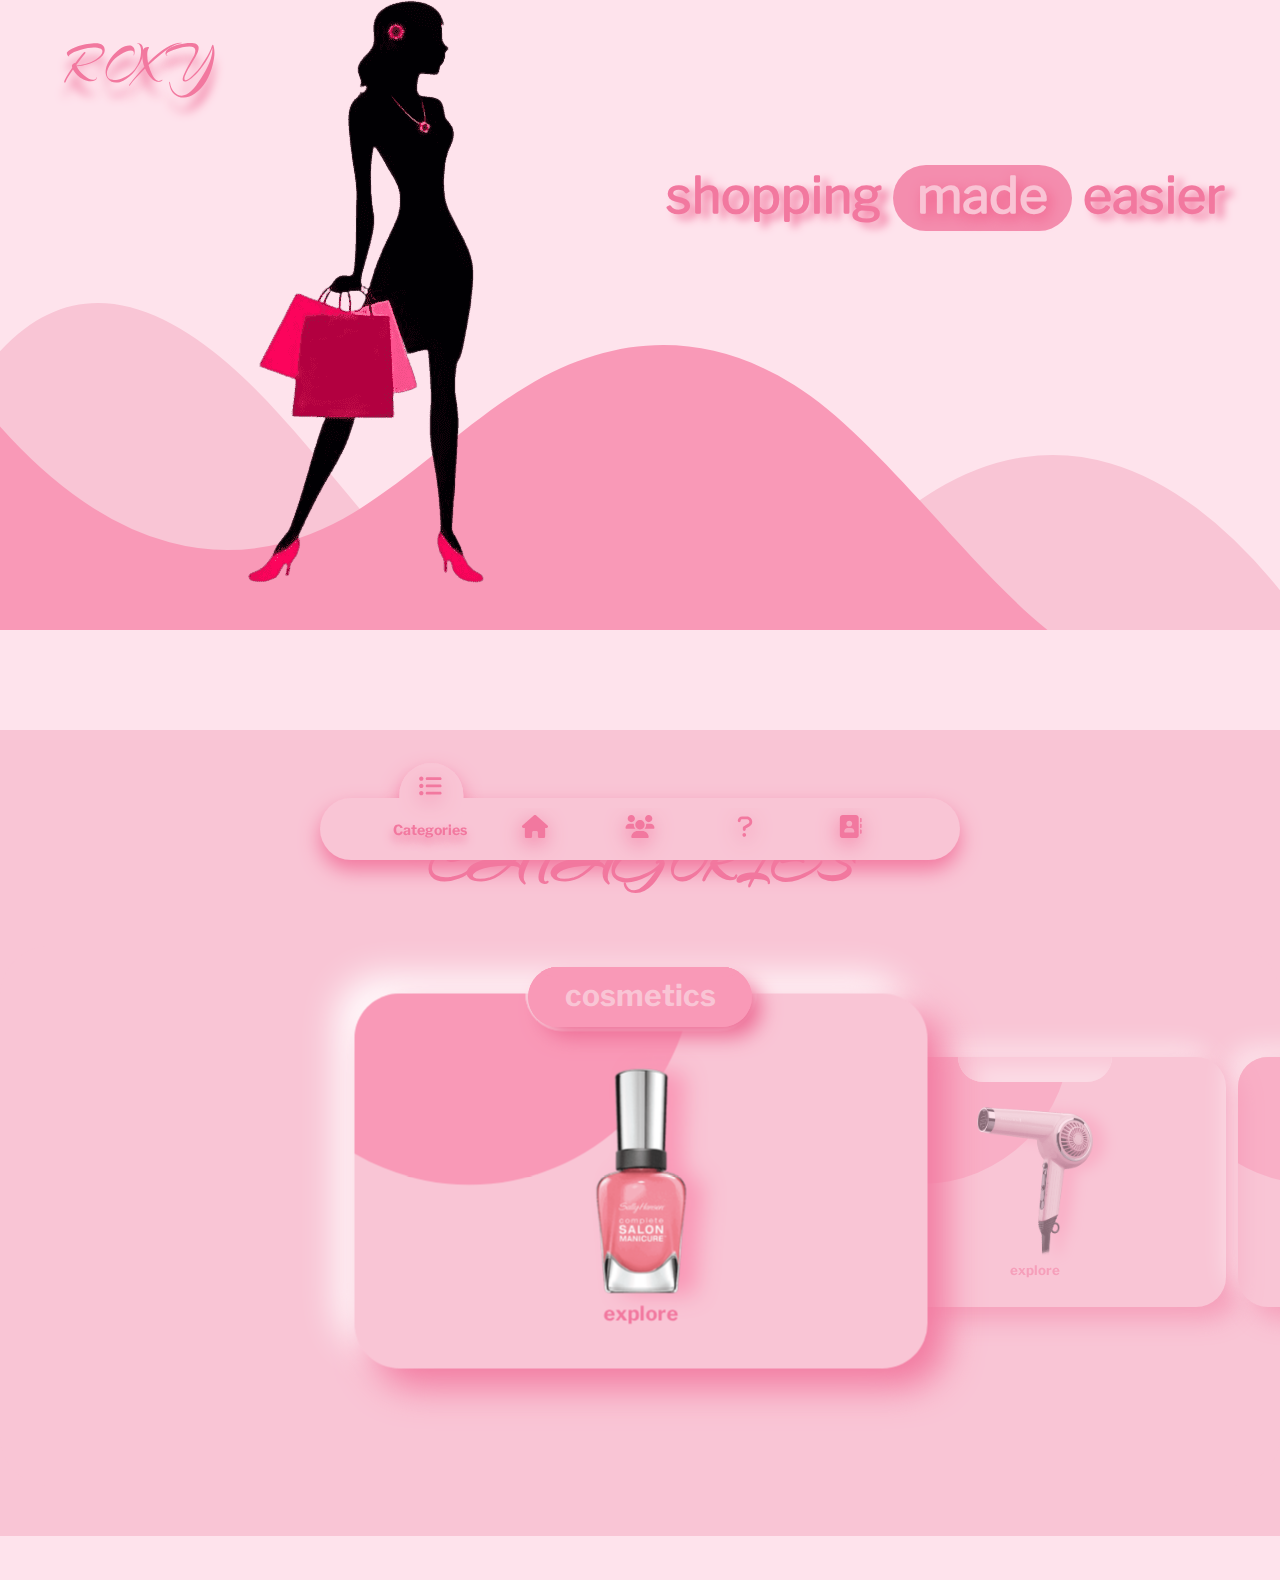
==== commit 294b9555: "Update index.html." ====
--- a/index.html
+++ b/index.html
@@ -52,7 +52,7 @@
 					<div class="holder">
 						<div class="sub-holder">
 							<div class="upper">
-								<img src="./images/naipolish-min.png" alt="naipolish" loading="lazy">
+								<img src="./images/nailpolish-min.png" alt="nailpolish" loading="lazy">
 							</div>
 							<div class="lower">
 								<a href="#" class="butt" onclick="return false">
@@ -64,10 +64,10 @@
 							<a href="#" class="cut pause" onclick="return false">x</a>
 						    <section class="vertical-center-5 ">
 								<div class="chart">
-									<img class="gandu" src="./images/naipolish-min.png" alt="naipolish" loading="lazy">
-									<div class="hold-2">
-										<div class="up">
-										<h5>naipolish</h5>	
+									<img class="gandu" src="./images/nailpolish-min.png" alt="nailpolish" loading="lazy">
+									<div class="hold-2">
+										<div class="up">
+										<h5>nailpolish</h5>	
 											<p>It’s the end of summer the sweltering heat makes human sweat in the night and makes the plants and trees wilt even in the moonlit nights. The eastern wind breeze brings an eerie feeling, that the monsoon clouds are soon coming, there is a strange silence in the ears, the sky gets darker and darker</p>
 										</div>
 										<div class="down">
@@ -76,34 +76,34 @@
 									</div>
 								</div>
 							    <div class="chart">
-									<img class="gandu" src="./images/naipolish-min.png" alt="naipolish" loading="lazy">
-									<div class="hold-2">
-										<div class="up">
-										<h5>naipolish</h5>	
-											<p>It’s the end of summer the sweltering heat makes human sweat in the night and makes the plants and trees wilt even in the moonlit nights. The eastern wind breeze brings an eerie feeling, that the monsoon clouds are soon coming, there is a strange silence in the ears, the sky gets darker and darker</p>
-										</div>
-										<div class="down">
-											<a href="#"> buy now</a>
-										</div>
-									</div>
-								</div>
-								<div class="chart">
-									<img class="gandu" src="./images/naipolish-min.png" alt="naipolish" loading="lazy">
-									<div class="hold-2">
-										<div class="up">
-										<h5>naipolish</h5>	
-											<p>It’s the end of summer the sweltering heat makes human sweat in the night and makes the plants and trees wilt even in the moonlit nights. The eastern wind breeze brings an eerie feeling, that the monsoon clouds are soon coming, there is a strange silence in the ears, the sky gets darker and darker</p>
-										</div>
-										<div class="down">
-											<a href="#"> buy now</a>
-										</div>
-									</div>
-								</div>
-								<div class="chart">
-									<img class="gandu" src="./images/naipolish-min.png" alt="naipolish" loading="lazy">
-									<div class="hold-2">
-										<div class="up">
-										<h5>naipolish</h5>	
+									<img class="gandu" src="./images/nailpolish-min.png" alt="nailpolish" loading="lazy">
+									<div class="hold-2">
+										<div class="up">
+										<h5>nailpolish</h5>	
+											<p>It’s the end of summer the sweltering heat makes human sweat in the night and makes the plants and trees wilt even in the moonlit nights. The eastern wind breeze brings an eerie feeling, that the monsoon clouds are soon coming, there is a strange silence in the ears, the sky gets darker and darker</p>
+										</div>
+										<div class="down">
+											<a href="#"> buy now</a>
+										</div>
+									</div>
+								</div>
+								<div class="chart">
+									<img class="gandu" src="./images/nailpolish-min.png" alt="nailpolish" loading="lazy">
+									<div class="hold-2">
+										<div class="up">
+										<h5>nailpolish</h5>	
+											<p>It’s the end of summer the sweltering heat makes human sweat in the night and makes the plants and trees wilt even in the moonlit nights. The eastern wind breeze brings an eerie feeling, that the monsoon clouds are soon coming, there is a strange silence in the ears, the sky gets darker and darker</p>
+										</div>
+										<div class="down">
+											<a href="#"> buy now</a>
+										</div>
+									</div>
+								</div>
+								<div class="chart">
+									<img class="gandu" src="./images/nailpolish-min.png" alt="nailpolish" loading="lazy">
+									<div class="hold-2">
+										<div class="up">
+										<h5>nailpolish</h5>	
 											<p>It’s the end of summer the sweltering heat makes human sweat in the night and makes the plants and trees wilt even in the moonlit nights. The eastern wind breeze brings an eerie feeling, that the monsoon clouds are soon coming, there is a strange silence in the ears, the sky gets darker and darker</p>
 										</div>
 										<div class="down">
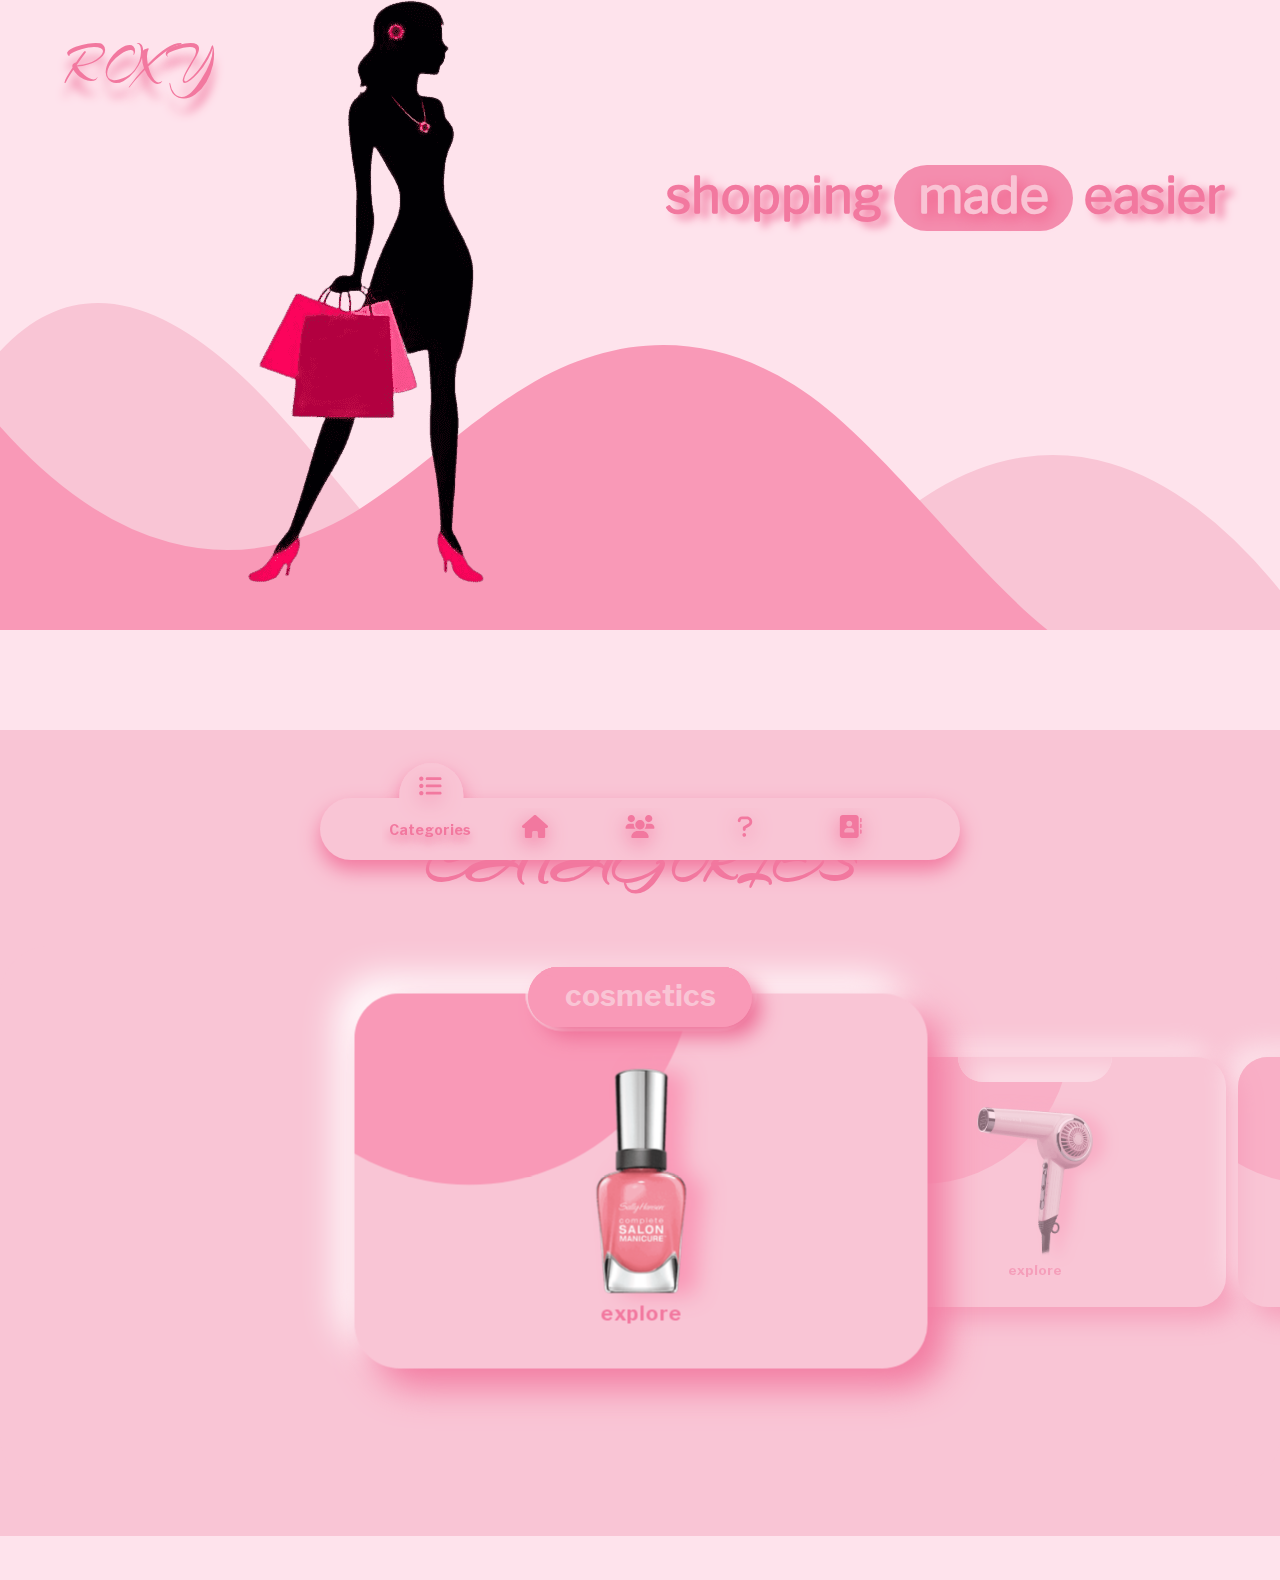
==== commit f29dc4b6: "Update index.html." ====
--- a/index.html
+++ b/index.html
@@ -60,59 +60,7 @@
 								</a>
 							</div>
 						</div>
-						<div class="sub-holder2">
-							<a href="#" class="cut pause" onclick="return false">x</a>
-						    <section class="vertical-center-5 ">
-								<div class="chart">
-									<img class="gandu" src="./images/nailpolish-min.png" alt="nailpolish" loading="lazy">
-									<div class="hold-2">
-										<div class="up">
-										<h5>nailpolish</h5>	
-											<p>It’s the end of summer the sweltering heat makes human sweat in the night and makes the plants and trees wilt even in the moonlit nights. The eastern wind breeze brings an eerie feeling, that the monsoon clouds are soon coming, there is a strange silence in the ears, the sky gets darker and darker</p>
-										</div>
-										<div class="down">
-											<a href="#"> buy now</a>
-										</div>
-									</div>
-								</div>
-							    <div class="chart">
-									<img class="gandu" src="./images/nailpolish-min.png" alt="nailpolish" loading="lazy">
-									<div class="hold-2">
-										<div class="up">
-										<h5>nailpolish</h5>	
-											<p>It’s the end of summer the sweltering heat makes human sweat in the night and makes the plants and trees wilt even in the moonlit nights. The eastern wind breeze brings an eerie feeling, that the monsoon clouds are soon coming, there is a strange silence in the ears, the sky gets darker and darker</p>
-										</div>
-										<div class="down">
-											<a href="#"> buy now</a>
-										</div>
-									</div>
-								</div>
-								<div class="chart">
-									<img class="gandu" src="./images/nailpolish-min.png" alt="nailpolish" loading="lazy">
-									<div class="hold-2">
-										<div class="up">
-										<h5>nailpolish</h5>	
-											<p>It’s the end of summer the sweltering heat makes human sweat in the night and makes the plants and trees wilt even in the moonlit nights. The eastern wind breeze brings an eerie feeling, that the monsoon clouds are soon coming, there is a strange silence in the ears, the sky gets darker and darker</p>
-										</div>
-										<div class="down">
-											<a href="#"> buy now</a>
-										</div>
-									</div>
-								</div>
-								<div class="chart">
-									<img class="gandu" src="./images/nailpolish-min.png" alt="nailpolish" loading="lazy">
-									<div class="hold-2">
-										<div class="up">
-										<h5>nailpolish</h5>	
-											<p>It’s the end of summer the sweltering heat makes human sweat in the night and makes the plants and trees wilt even in the moonlit nights. The eastern wind breeze brings an eerie feeling, that the monsoon clouds are soon coming, there is a strange silence in the ears, the sky gets darker and darker</p>
-										</div>
-										<div class="down">
-											<a href="#"> buy now</a>
-										</div>
-									</div>
-								</div>
-							</section>
-						</div>
+
 					</div>
 
 					<div class="holder">
@@ -126,71 +74,7 @@
 								</a>
 							</div>
 						</div>
-						<div class="sub-holder2">
-							<a href="#" class="cut pause" onclick="return false">x</a>
-						    <section class="vertical-center-5 ">
-								<div class="chart">
-									<img class="gandu" src="./images/air-blower-min.png" alt="air blower" loading="lazy">
-									<div class="hold-2">
-										<div class="up">
-										<h5>hair blowers</h5>	
-											<p>It’s the end of summer the sweltering heat makes human sweat in the night and makes the plants and trees wilt even in the moonlit nights. The eastern wind breeze brings an eerie feeling, that the monsoon clouds are soon coming, there is a strange silence in the ears, the sky gets darker and darker</p>
-										</div>
-										<div class="down">
-											<a href="#"> buy now</a>
-										</div>
-									</div>
-								</div>
-							    <div class="chart">
-									<img class="gandu" src="./images/air-blower-min.png" alt="air blower" loading="lazy">
-									<div class="hold-2">
-										<div class="up">
-										<h5>hair blowers</h5>	
-											<p>It’s the end of summer the sweltering heat makes human sweat in the night and makes the plants and trees wilt even in the moonlit nights. The eastern wind breeze brings an eerie feeling, that the monsoon clouds are soon coming, there is a strange silence in the ears, the sky gets darker and darker</p>
-										</div>
-										<div class="down">
-											<a href="#"> buy now</a>
-										</div>
-									</div>
-								</div>
-								<div class="chart">
-									<img class="gandu" src="./images/air-blower-min.png" alt="air blower" loading="lazy">
-									<div class="hold-2">
-										<div class="up">
-										<h5>hair blowers</h5>	
-											<p>It’s the end of summer the sweltering heat makes human sweat in the night and makes the plants and trees wilt even in the moonlit nights. The eastern wind breeze brings an eerie feeling, that the monsoon clouds are soon coming, there is a strange silence in the ears, the sky gets darker and darker</p>
-										</div>
-										<div class="down">
-											<a href="#"> buy now</a>
-										</div>
-									</div>
-								</div>
-								<div class="chart">
-									<img class="gandu" src="./images/air-blower-min.png" alt="air blower" loading="lazy">
-									<div class="hold-2">
-										<div class="up">
-										<h5>hair blowers</h5>	
-											<p>It’s the end of summer the sweltering heat makes human sweat in the night and makes the plants and trees wilt even in the moonlit nights. The eastern wind breeze brings an eerie feeling, that the monsoon clouds are soon coming, there is a strange silence in the ears, the sky gets darker and darker</p>
-										</div>
-										<div class="down">
-											<a href="#"> buy now</a>
-										</div>
-									</div>
-								</div>
-								<div class="chart">
-									<img class="gandu" src="./images/air-blower-min.png" alt="air blower" loading="lazy">
-									<div class="hold-2">
-										<div class="up">
-										<h5>hair blowers</h5>	
-											<p>It’s the end of summer the sweltering heat makes human sweat in the night and makes the plants and trees wilt even in the moonlit nights. The eastern wind breeze brings an eerie feeling, that the monsoon clouds are soon coming, there is a strange silence in the ears, the sky gets darker and darker</p>
-										</div>
-										<div class="down">
-											<a href="#"> buy now</a>
-										</div>
-									</div>
-								</div>
-							</section>
-						</div>
+
 					</div>
 					<div class="holder">
 						<div class="sub-holder">
@@ -203,71 +87,7 @@
 								</a>
 							</div>
 						</div>
-						<div class="sub-holder2">
-							<a href="#" class="cut pause" onclick="return false">x</a>
-						    <section class="vertical-center-5 ">
-								<div class="chart">
-									<img class="gandu" src="./images/bag-min.png" alt="yellow leather handbag" loading="lazy">
-									<div class="hold-2">
-										<div class="up">
-										<h5>bags</h5>	
-											<p>It’s the end of summer the sweltering heat makes human sweat in the night and makes the plants and trees wilt even in the moonlit nights. The eastern wind breeze brings an eerie feeling, that the monsoon clouds are soon coming, there is a strange silence in the ears, the sky gets darker and darker</p>
-										</div>
-										<div class="down">
-											<a href="#"> buy now</a>
-										</div>
-									</div>
-								</div>
-							    <div class="chart">
-									<img class="gandu" src="./images/bag-min.png" alt="yellow leather handbag" loading="lazy">
-									<div class="hold-2">
-										<div class="up">
-										<h5>bags</h5>	
-											<p>It’s the end of summer the sweltering heat makes human sweat in the night and makes the plants and trees wilt even in the moonlit nights. The eastern wind breeze brings an eerie feeling, that the monsoon clouds are soon coming, there is a strange silence in the ears, the sky gets darker and darker</p>
-										</div>
-										<div class="down">
-											<a href="#"> buy now</a>
-										</div>
-									</div>
-								</div>
-								<div class="chart">
-									<img class="gandu" src="./images/bag-min.png" alt="yellow leather handbag" loading="lazy">
-									<div class="hold-2">
-										<div class="up">
-										<h5>bags</h5>	
-											<p>It’s the end of summer the sweltering heat makes human sweat in the night and makes the plants and trees wilt even in the moonlit nights. The eastern wind breeze brings an eerie feeling, that the monsoon clouds are soon coming, there is a strange silence in the ears, the sky gets darker and darker</p>
-										</div>
-										<div class="down">
-											<a href="#"> buy now</a>
-										</div>
-									</div>
-								</div>
-								<div class="chart">
-									<img class="gandu" src="./images/bag-min.png" alt="yellow leather handbag" loading="lazy">
-									<div class="hold-2">
-										<div class="up">
-										<h5>bags</h5>	
-											<p>It’s the end of summer the sweltering heat makes human sweat in the night and makes the plants and trees wilt even in the moonlit nights. The eastern wind breeze brings an eerie feeling, that the monsoon clouds are soon coming, there is a strange silence in the ears, the sky gets darker and darker</p>
-										</div>
-										<div class="down">
-											<a href="#"> buy now</a>
-										</div>
-									</div>
-								</div>
-								<div class="chart">
-									<img class="gandu" src="./images/bag-min.png" alt="yellow leather handbag" loading="lazy">
-									<div class="hold-2">
-										<div class="up">
-										<h5>bags</h5>	
-											<p>It’s the end of summer the sweltering heat makes human sweat in the night and makes the plants and trees wilt even in the moonlit nights. The eastern wind breeze brings an eerie feeling, that the monsoon clouds are soon coming, there is a strange silence in the ears, the sky gets darker and darker</p>
-										</div>
-										<div class="down">
-											<a href="#"> buy now</a>
-										</div>
-									</div>
-								</div>
-							</section>
-						</div>
+
 					</div>
 					<div class="holder">
 						<div class="sub-holder">
@@ -280,71 +100,7 @@
 								</a>
 							</div>
 						</div>
-						<div class="sub-holder2">
-							<a href="#" class="cut pause" onclick="return false">x</a>
-						    <section class="vertical-center-5 ">
-								<div class="chart">
-									<img class="gandu" src="./images/hat-min.png" alt="a stylish strawhat" loading="lazy">
-									<div class="hold-2">
-										<div class="up">
-										<h5>hats</h5>	
-											<p>It’s the end of summer the sweltering heat makes human sweat in the night and makes the plants and trees wilt even in the moonlit nights. The eastern wind breeze brings an eerie feeling, that the monsoon clouds are soon coming, there is a strange silence in the ears, the sky gets darker and darker</p>
-										</div>
-										<div class="down">
-											<a href="#"> buy now</a>
-										</div>
-									</div>
-								</div>
-							    <div class="chart">
-									<img class="gandu" src="./images/hat-min.png" alt="a stylish strawhat" loading="lazy">
-									<div class="hold-2">
-										<div class="up">
-										<h5>hats</h5>	
-											<p>It’s the end of summer the sweltering heat makes human sweat in the night and makes the plants and trees wilt even in the moonlit nights. The eastern wind breeze brings an eerie feeling, that the monsoon clouds are soon coming, there is a strange silence in the ears, the sky gets darker and darker</p>
-										</div>
-										<div class="down">
-											<a href="#"> buy now</a>
-										</div>
-									</div>
-								</div>
-								<div class="chart">
-									<img class="gandu" src="./images/hat-min.png" alt="a stylish strawhat" loading="lazy">
-									<div class="hold-2">
-										<div class="up">
-										<h5>hats</h5>	
-											<p>It’s the end of summer the sweltering heat makes human sweat in the night and makes the plants and trees wilt even in the moonlit nights. The eastern wind breeze brings an eerie feeling, that the monsoon clouds are soon coming, there is a strange silence in the ears, the sky gets darker and darker</p>
-										</div>
-										<div class="down">
-											<a href="#"> buy now</a>
-										</div>
-									</div>
-								</div>
-								<div class="chart">
-									<img class="gandu" src="./images/hat-min.png" alt="a stylish strawhat" loading="lazy">
-									<div class="hold-2">
-										<div class="up">
-										<h5>hats</h5>	
-											<p>It’s the end of summer the sweltering heat makes human sweat in the night and makes the plants and trees wilt even in the moonlit nights. The eastern wind breeze brings an eerie feeling, that the monsoon clouds are soon coming, there is a strange silence in the ears, the sky gets darker and darker</p>
-										</div>
-										<div class="down">
-											<a href="#"> buy now</a>
-										</div>
-									</div>
-								</div>
-								<div class="chart">
-									<img class="gandu" src="./images/hat-min.png" alt="a stylish strawhat" loading="lazy">
-									<div class="hold-2">
-										<div class="up">
-										<h5>hats</h5>	
-											<p>It’s the end of summer the sweltering heat makes human sweat in the night and makes the plants and trees wilt even in the moonlit nights. The eastern wind breeze brings an eerie feeling, that the monsoon clouds are soon coming, there is a strange silence in the ears, the sky gets darker and darker</p>
-										</div>
-										<div class="down">
-											<a href="#"> buy now</a>
-										</div>
-									</div>
-								</div>
-							</section>
-						</div>
+
 					</div>
 					<div class="holder">
 						<div class="sub-holder">
@@ -357,71 +113,7 @@
 								</a>
 							</div>
 						</div>
-						<div class="sub-holder2">
-							<a href="#" class="cut pause" onclick="return false">x</a>
-						    <section class="vertical-center-5 ">
-								<div class="chart">
-									<img class="gandu" src="./images/sandals-min.png" alt="a pair of sandals" loading="lazy">
-									<div class="hold-2">
-										<div class="up">
-										<h5>sandals</h5>	
-											<p>It’s the end of summer the sweltering heat makes human sweat in the night and makes the plants and trees wilt even in the moonlit nights. The eastern wind breeze brings an eerie feeling, that the monsoon clouds are soon coming, there is a strange silence in the ears, the sky gets darker and darker</p>
-										</div>
-										<div class="down">
-											<a href="#"> buy now</a>
-										</div>
-									</div>
-								</div>
-							    <div class="chart">
-									<img class="gandu" src="./images/sandals-min.png" alt="a pair of sandals" loading="lazy">
-									<div class="hold-2">
-										<div class="up">
-										<h5>sandals</h5>	
-											<p>It’s the end of summer the sweltering heat makes human sweat in the night and makes the plants and trees wilt even in the moonlit nights. The eastern wind breeze brings an eerie feeling, that the monsoon clouds are soon coming, there is a strange silence in the ears, the sky gets darker and darker</p>
-										</div>
-										<div class="down">
-											<a href="#"> buy now</a>
-										</div>
-									</div>
-								</div>
-								<div class="chart">
-									<img class="gandu" src="./images/sandals-min.png" alt="a pair of sandals" loading="lazy">
-									<div class="hold-2">
-										<div class="up">
-										<h5>sandals</h5>	
-											<p>It’s the end of summer the sweltering heat makes human sweat in the night and makes the plants and trees wilt even in the moonlit nights. The eastern wind breeze brings an eerie feeling, that the monsoon clouds are soon coming, there is a strange silence in the ears, the sky gets darker and darker</p>
-										</div>
-										<div class="down">
-											<a href="#"> buy now</a>
-										</div>
-									</div>
-								</div>
-								<div class="chart">
-									<img class="gandu" src="./images/sandals-min.png" alt="a pair of sandals" loading="lazy">
-									<div class="hold-2">
-										<div class="up">
-										<h5>sandals</h5>	
-											<p>It’s the end of summer the sweltering heat makes human sweat in the night and makes the plants and trees wilt even in the moonlit nights. The eastern wind breeze brings an eerie feeling, that the monsoon clouds are soon coming, there is a strange silence in the ears, the sky gets darker and darker</p>
-										</div>
-										<div class="down">
-											<a href="#"> buy now</a>
-										</div>
-									</div>
-								</div>
-								<div class="chart">
-									<img class="gandu" src="./images/sandals-min.png" alt="a pair of sandals" loading="lazy">
-									<div class="hold-2">
-										<div class="up">
-										<h5>sandals</h5>	
-											<p>It’s the end of summer the sweltering heat makes human sweat in the night and makes the plants and trees wilt even in the moonlit nights. The eastern wind breeze brings an eerie feeling, that the monsoon clouds are soon coming, there is a strange silence in the ears, the sky gets darker and darker</p>
-										</div>
-										<div class="down">
-											<a href="#"> buy now</a>
-										</div>
-									</div>
-								</div>
-							</section>
-						</div>
+
 						</div>
 					</div>
 				</section>
--- a/css/style.css
+++ b/css/style.css
@@ -24,7 +24,7 @@
 @font-face {
 	font-family: 'Conv_Arizonia-Regular';
 	src: url('fonts/Arizonia-Regular.eot');
-	src: local('â˜º'), url('../fonts/Arizonia-Regular.woff') format('woff'), url('../fonts/Arizonia-Regular.ttf') format('truetype'), url('../fonts/Arizonia-Regular.svg') format('svg');
+	src: local('â˜º'), url('../fonts/Arizonia-Regular.woff2') format('woff2'), url('../fonts/Arizonia-Regular.ttf') format('truetype'), url('../fonts/Arizonia-Regular.svg') format('svg');
 	font-weight: normal;
 	font-style: normal;
 	font-display: fallback;
@@ -33,7 +33,7 @@
 @font-face {
 	font-family: 'Conv_LibreFranklin-Bold';
 	src: url('fonts/LibreFranklin-Bold.eot');
-	src: local('â˜º'), url('../fonts/LibreFranklin-Bold.woff') format('woff'), url('../fonts/LibreFranklin-Bold.ttf') format('truetype'), url('../fonts/LibreFranklin-Bold.svg') format('svg');
+	src: local('â˜º'), url('../fonts/LibreFranklin-Bold.woff2') format('woff2'), url('../fonts/LibreFranklin-Bold.ttf') format('truetype'), url('../fonts/LibreFranklin-Bold.svg') format('svg');
 	font-weight: normal;
 	font-style: normal;
 	font-display: fallback;
@@ -42,7 +42,7 @@
 @font-face {
 	font-family: 'Conv_LibreFranklin-Black';
 	src: url('fonts/LibreFranklin-Black.eot');
-	src: local('â˜º'), url('../fonts/LibreFranklin-Black.woff') format('woff'), url('../fonts/LibreFranklin-Black.ttf') format('truetype'), url('../fonts/LibreFranklin-Black.svg') format('svg');
+	src: local('â˜º'), url('../fonts/LibreFranklin-Black.woff2') format('woff2'), url('../fonts/LibreFranklin-Black.ttf') format('truetype'), url('../fonts/LibreFranklin-Black.svg') format('svg');
 	font-weight: normal;
 	font-style: normal;
 	font-display: fallback;
@@ -51,7 +51,7 @@
 @font-face {
 	font-family: 'Conv_LibreFranklin-Regular';
 	src: url('fonts/LibreFranklin-Regular.eot');
-	src: local('â˜º'), url('../fonts/LibreFranklin-Regular.woff') format('woff'), url('../fonts/LibreFranklin-Regular.ttf') format('truetype'), url('../fonts/LibreFranklin-Regular.svg') format('svg');
+	src: local('â˜º'), url('../fonts/LibreFranklin-Regular.woff2') format('woff2'), url('../fonts/LibreFranklin-Regular.ttf') format('truetype'), url('../fonts/LibreFranklin-Regular.svg') format('svg');
 	font-weight: normal;
 	font-style: normal;
 	font-display: fallback;
@@ -219,7 +219,7 @@
 	
 }
 
-main .sec-1 .vertical-center-3 .fag{transform:translate(0,-83px); transition:.5s ;}
+
 main .sec-1 .vertical-center-3 .slick-dots li:nth-child(1):before{content: "cosmetics"; }
 main .sec-1 .vertical-center-3 .slick-dots li:nth-child(2):before{content: "hair blowers";}
 main .sec-1 .vertical-center-3 .slick-dots li:nth-child(3):before{content: " handbags";}
@@ -249,9 +249,7 @@
 	transition-delay: 2s ;
 	overflow: visible;
 }
-main .sec-1 .vertical-center-3 .nig{
-	z-index: 1;
-}
+
 
 main .sec-1 > .vertical-center-3 > .slick-list > .slick-track{
 	padding:111px 0;
@@ -301,10 +299,7 @@
 	z-index: 0;
 
 }
-main .sec-1 .vertical-center-3 .slick-list .slick-track .slick-slide.slick-current.zig .holder .sub-holder{
-	transform: rotateX(-25deg);	
-	transition: .5s;
-}
+
 main .sec-1 .vertical-center-3 .slick-list .slick-track .slick-slide div .holder .sub-holder:before{
 	position: absolute;
 	transition: .5s;
@@ -374,139 +369,7 @@
 	border: 0;
 	cursor: pointer;
 }
-main .sec-1 .vertical-center-3 .slick-list .slick-track .slick-slide.slick-current div .holder .sog {
-	padding: 0;
-	position: fixed;
-    transform-origin:center;
-    animation:huggl 1.4s ;
-    animation-iteration-count: 1;
-    z-index:4;
-    transform:translate(-50%, -78%) scale(1.0);
-}
-@keyframes huggl{
-	0%  {transform:translate(-50%, -89%) scale(0.3); z-index:-2; }
-	50% {transform:translate(-50%, -180%) scale(0.7); z-index:-2;  }
-	100% {transform:translate(-50%, -78%) scale(1); z-index:4;  }
-}
-main .sec-1 .vertical-center-3 .slick-list .slick-track .slick-slide div .holder .sub-holder2{
-	display: inline-block;
-    height: 138%;
-    width: 190%;
-	padding: 0;
-	position: absolute;
-    transform:translate(-50%, -89%) scale(0.3);
-    transform-origin:center;
-    animation:hugglo 1.4s ;
-    animation-iteration-count: 1;
-    z-index: -2;
-    overflow: hidden;
-    background: #f999b7;
-    border-radius: 50px;
-    box-shadow: 11px 12px 20px -2px #ed6e96;
-}
-@keyframes hugglo{
-	0% {transform:translate(-50%, -78%) scale(1.0); z-index:4;   }
-	50% {transform:translate(-50%, -180%) scale(0.7); z-index:-2;  }
-	100%  {transform:translate(-50%, -89%) scale(0.3); z-index:-2; }
-	
-}
-
-
-main .sec-1 .vertical-center-3 .slick-list .slick-track .slick-slide div .holder .sub-holder2 .cut{
-	display: inline-block;
-    margin: 0;
-    padding: 1.6% 2.5%;
-    font-family: 'Conv_LibreFranklin-Bold';
-    background: #f9c5d5;
-    text-decoration: none;
-    text-shadow: -1px 6px 10px;
-    color: #f2789f;
-    right: 0;
-    box-shadow: 0 20px 20px 0;
-    position: absolute;
-    z-index: 4;
-    border-radius: 0 50%;
-}
-
-
-
-main .sec-1 .sub-holder2 > .vertical-center-5{ width: 100%; height: 100%;}
-main .sec-1 .sub-holder2 > .vertical-center-5 .slick-list{width: 100%; height: 100%; padding: 1% !important;}
-main .sec-1 .sub-holder2 > .vertical-center-5 .slick-list .slick-track{ padding: 25px 0; width: 100%; height: 100%; }
-main .sec-1 .sub-holder2 > .vertical-center-5 .slick-list .slick-track .slick-slide{ padding: 0 1%; transition: .5s; width: 100%; height: 100%;  }
-main .sec-1 .sub-holder2 > .vertical-center-5 .slick-list .slick-track .slick-slide div {width: 100%; height: 100%;}
-main .sec-1 .sub-holder2 > .vertical-center-5 .slick-list .slick-track .slick-slide div  .chart { 
-	display: inline-block;  
-	height:100%;
-	box-shadow: 12px 12px 24px #f2789f;
-	background: #f999b7;
-	border-radius: 50px;
-	width:20%;
-	padding:3%;
-}
-main .sec-1 .sub-holder2 > .vertical-center-5 .slick-list .slick-track .slick-slide div  .chart img {
- display: inline-block;  
- height: 100%;
- width:20%;
- object-fit: contain;
- filter: drop-shadow(12px 1px 7px #F2789F);
- 
-}
-main .sec-1 .sub-holder2 > .vertical-center-5 .slick-list .slick-track .slick-slide div  .chart .hold-2{display: inline-block;
-    width: 70%;
-    height: 100%;
-    background: #f8bed0;
-    border-radius: 50px;
-    box-shadow: 12px 12px 24px #f2789f;
-    overflow: hidden;
-}
-main .sec-1 .sub-holder2 > .vertical-center-5 .slick-list .slick-track .slick-slide div  .chart .hold-2 .up{
-	display: inline-block;
-	height:70%;
-}
-main .sec-1 .sub-holder2 > .vertical-center-5 .slick-list .slick-track .slick-slide div  .chart .hold-2 .up h5{
-	    font-family: 'Conv_LibreFranklin-Bold';
-	    text-transform: capitalize;
-	    color: #f8bed0;
-	    background: #F2789F;
-	    padding: 1% 6%;
-	    border-radius: 0 0 50px 50px;
-	    margin: 0;
-	    display: inline-block;
-	    font-size: 100%;
-}
-main .sec-1 .sub-holder2 > .vertical-center-5 .slick-list .slick-track .slick-slide div  .chart .hold-2 .up p{
-	font-family: 'Conv_LibreFranklin-Bold';
-	text-transform: capitalize;
-	color: #F2789F;
-	margin: 0;
-	font-size: 78%;
-	padding: 4%;
-	display: inline-block;
-}
-
-main .sec-1 .sub-holder2 > .vertical-center-5 .slick-list .slick-track .slick-slide div .chart .hold-2 .down{
-	width: 100%;
-	height: 30%;
-	display: inline-block;
-	text-align: center;
-}
-
-main .sec-1 .sub-holder2 > .vertical-center-5 .slick-list .slick-track .slick-slide div .chart .hold-2 .down a{
-    font-family: 'Conv_LibreFranklin-Bold';
-    text-transform: capitalize;
-    background: #F2789F;
-    color: #f8bed0;
-    padding: 2% 3%;
-    border-radius: 50px;
-    margin: 0;
-    display: inline-block;
-    font-size: 100%;
-    box-shadow: 11px 12px 20px -2px #ed6e96;
-    right: 38%;
-    bottom: 0;
-    text-decoration: none;
-    }
+
 
 
 
@@ -737,9 +600,7 @@
 	transform: translate(0px, -279px);
 	height: 25px;
 }
-main .sec-1 .vertical-center-3 .slick-list .slick-track .slick-slide div .holder .sub-holder2 .cut{
-	padding: 2.6% 4.5%;
-}
+
 main .sec-1 .vertical-center-3 .slick-dots{
 	top: -378px;
 	width: 149px;
@@ -756,10 +617,7 @@
 	width: 100%;
 	top: 0;	
 }
-main .sec-1 .vertical-center-3 .slick-list .slick-track .slick-slide div .holder .sub-holder2{
-    height: 180%;
-    width: 108%;
-}
+
 .zo{top: -43%;}
 main .nav-bar .list-1 li:nth-child(1).active ~ .zo{transform: translate(120%, 0);}
 main .nav-bar .list-1 li:nth-child(2).active ~ .zo{transform: translate(285%, 0);}
@@ -769,28 +627,15 @@
 	50% {width: 90%; height: 90%; }
 	100% {width: 100%; height: 138%; }
 }
-main .sec-1 .sub-holder2 > .vertical-center-5 .slick-list .slick-track .slick-slide div .chart img{
-	width: 100%;
-	height: 45%;
-	padding: 3%;
-}
-
-main .sec-1 .sub-holder2 > .vertical-center-5 .slick-list .slick-track .slick-slide div .chart .hold-2{
-	width: 100%;
-	height: 55%;
-}
+
 
 }
 @media(max-width:480px) {
 main .sec-1 .vertical-center-3 .slick-list{
 	padding: 0 10px !important;
 }
-main .sec-1 .vertical-center-3 .slick-list .slick-track .slick-slide.slick-current div .holder .sog {
-	width: 100%;
-	height: 180%;
-}
-main .sec-1 .sub-holder2 > .vertical-center-5 .slick-list .slick-track{padding: 0; width: 401% !important;}
-main .sec-1 .sub-holder2 > .vertical-center-5 .slick-list .slick-track .slick-slide{padding: 1%; width: 25% !important;}
+
+
 
 
 main .nav-bar{padding: 20px 0 7px;}
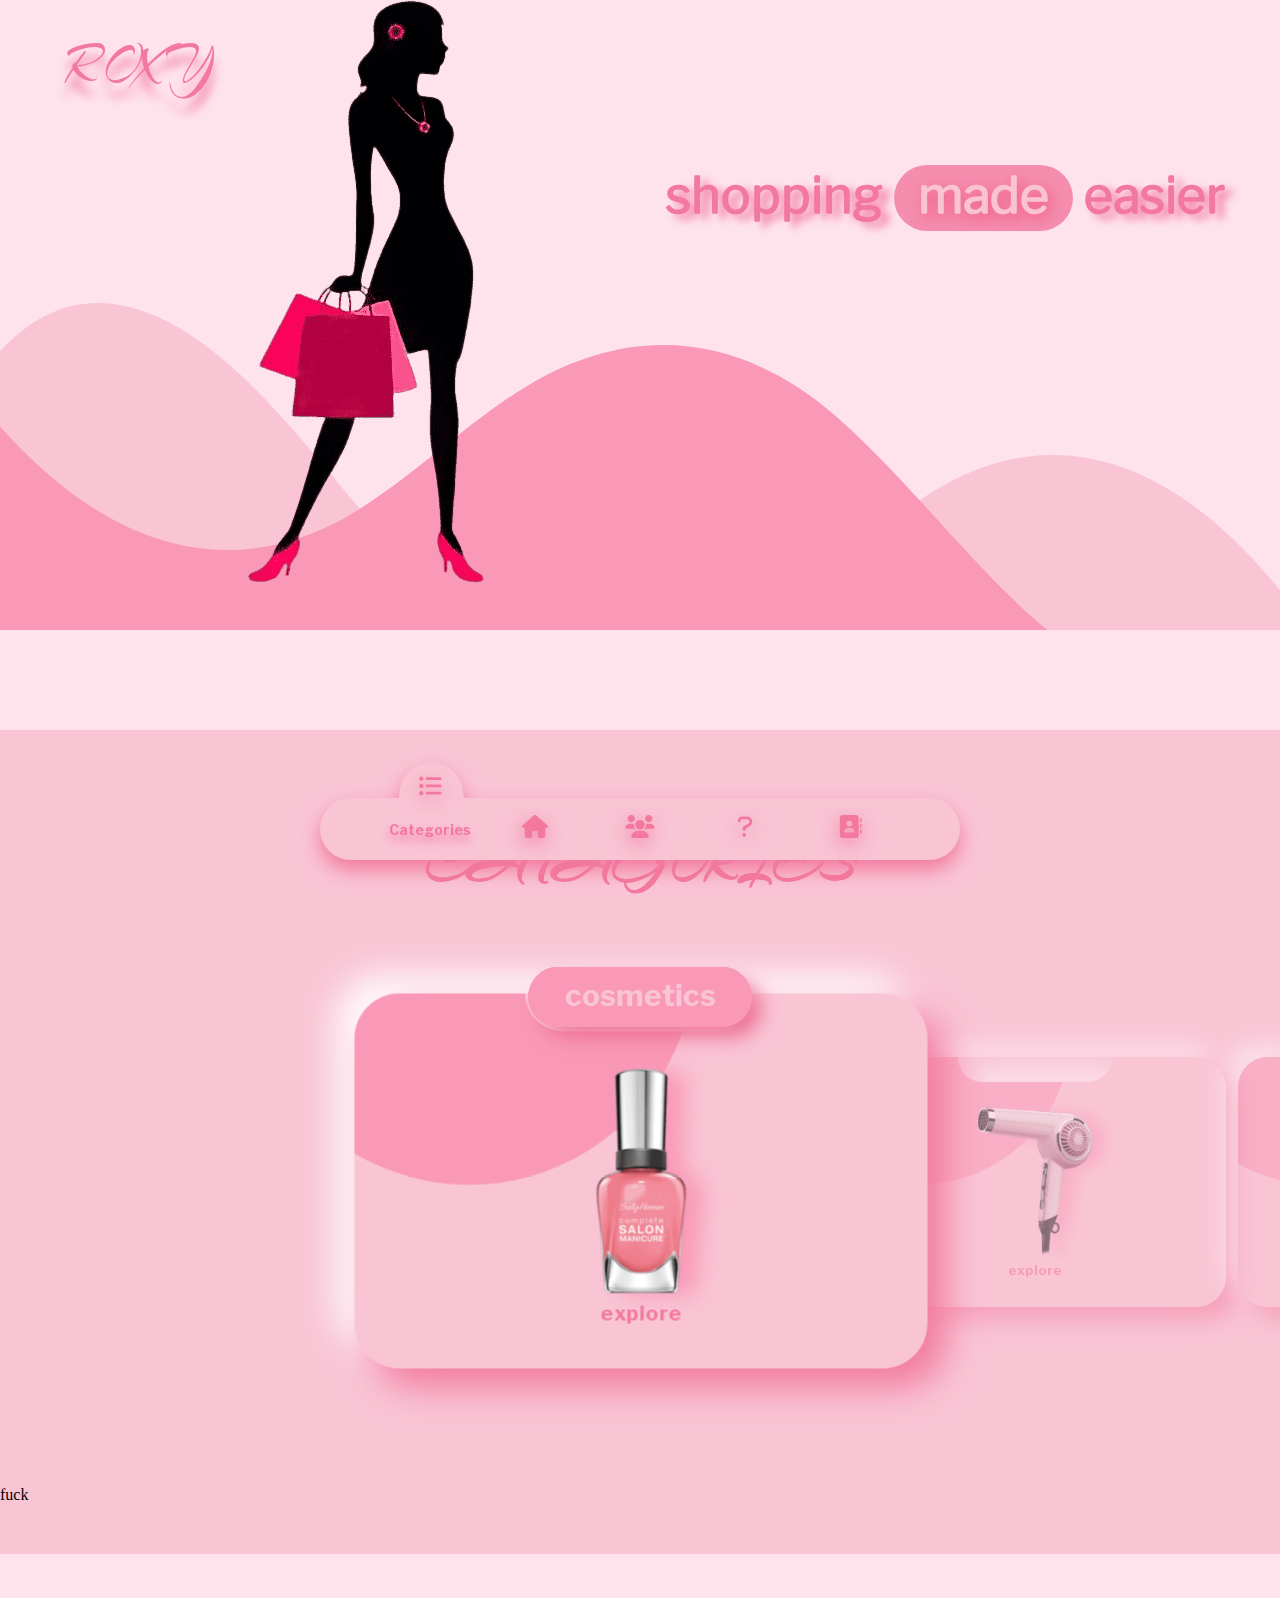
==== commit 720dbd81: "Update index.html." ====
--- a/index.html
+++ b/index.html
@@ -25,8 +25,7 @@
 		    <svg data-name="Layer 1" xmlns="http://www.w3.org/2000/svg" viewBox="0 0 1200 120" preserveAspectRatio="none">
 		        <path d="M321.39,56.44c58-10.79,114.16-30.13,172-41.86,82.39-16.72,168.19-17.73,250.45-.39C823.78,31,906.67,72,985.66,92.83c70.05,18.48,146.53,26.09,214.34,3V0H0V27.35A600.21,600.21,0,0,0,321.39,56.44Z" class="shape-fill"></path>
 		    </svg>
-		</div>
-		           
+		           </div> 
 			    </div>
 			    <div class="translate curve-b" data-speed="-0.1">
 				    <div class="custom-shape-divider-bottom-1640010232">
@@ -55,8 +54,8 @@
 								<img src="./images/nailpolish-min.png" alt="nailpolish" loading="lazy">
 							</div>
 							<div class="lower">
-								<a href="#" class="butt" onclick="return false">
-									<button class="pause" style="display:inline-block !important;">explore</button>
+								<a href="#" class="butt " onclick="return false">
+									<button class="pause yum" style="display:inline-block !important;">explore</button>
 								</a>
 							</div>
 						</div>
@@ -70,7 +69,7 @@
 							</div>
 							<div class="lower">
 								<a href="#" class="butt" onclick="return false">
-									<button class="pause"  style="display:inline-block !important;">explore</button>
+									<button class="pause yum"  style="display:inline-block !important;">explore</button>
 								</a>
 							</div>
 						</div>
@@ -83,7 +82,7 @@
 							</div>
 							<div class="lower">
 								<a href="#" class="butt" onclick="return false">
-									<button class="pause" style="display:inline-block !important;">explore</button>
+									<button class="pause yum" style="display:inline-block !important;">explore</button>
 								</a>
 							</div>
 						</div>
@@ -96,7 +95,7 @@
 							</div>
 							<div class="lower">
 								<a href="#" class="butt" onclick="return false">
-									<button class="pause" style="display:inline-block !important;">explore</button>
+									<button class="pause yum" style="display:inline-block !important;">explore</button>
 								</a>
 							</div>
 						</div>
@@ -109,15 +108,15 @@
 							</div>
 							<div class="lower">
 								<a href="#" class="butt" onclick="return false">
-									<button class="pause"  style="display:inline-block !important;">explore</button>
+									<button class="pause yum"  style="display:inline-block !important;">explore</button>
 								</a>
 							</div>
 						</div>
 
 						</div>
+						</section>
+						<div class="my">fuck</div>
 					</div>
-				</section>
-			</div>
 			<nav class="nav-bar">
 					<ul class="list-1 ">
 						<li class="limb active">
@@ -180,6 +179,7 @@
 element.addEventListener('scroll', eventHandler, { passive: true });
 
   </script>
+
 <script src="js/common.js"></script>
 
 
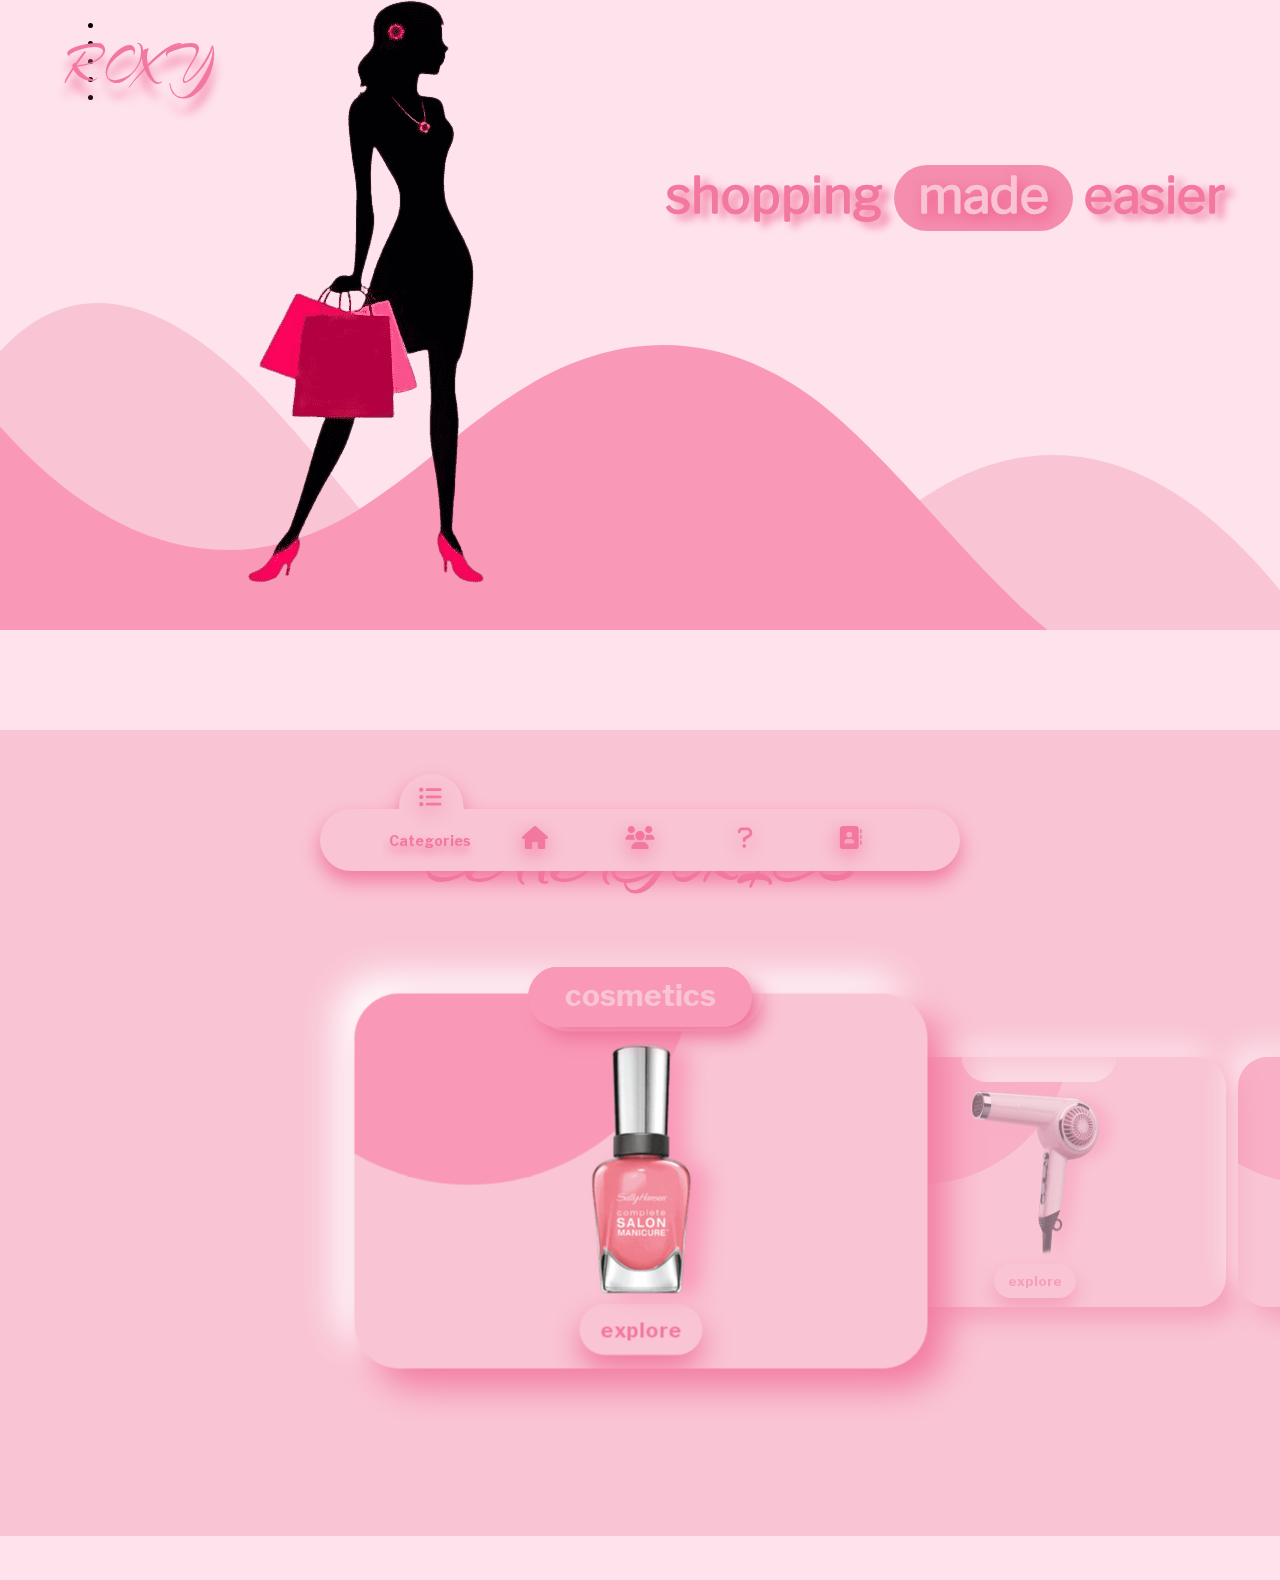
==== commit 87fb5202: "Update index.html/" ====
--- a/index.html
+++ b/index.html
@@ -37,7 +37,7 @@
 		            </div>
 			    </div>
 			     <div class="container">
-			     	<img src="./images/model-min.png" class="mod" alt="model" loading="lazy">
+			     	<img src="./images/model-min.png" class="mod" alt="model">
 			     	<div class="cont-1 animation-element in-view">
 			     		<h1>shopping <span>made</span> easier</h1>
 			     	</div>
@@ -115,7 +115,16 @@
 
 						</div>
 						</section>
-						<div class="my">fuck</div>
+						<div class="my" id="box">
+	                         <ul class="sub-holder2">
+	                         	<li></li>
+	                         	<li></li>
+	                         	<li></li>
+	                         	<li></li>
+	                         	<li></li>
+	                         </ul>
+
+						</div>
 					</div>
 			<nav class="nav-bar">
 					<ul class="list-1 ">
--- a/css/style.css
+++ b/css/style.css
@@ -283,7 +283,7 @@
 	transition:.5s;
 	transition-timing-function:cubic-bezier(0.25, 0.8, 0.71, 0.75);
 	transform: scale(1.0) rotateX(0deg);
-	padding:50px 20px;
+	padding:0px 20px;
 	border-radius: 30px;
 	transform-origin: bottom;
 	position: relative;
@@ -314,12 +314,13 @@
 }
 
 main .sec-1 .vertical-center-3 .slick-list .slick-track .slick-slide div .holder .sub-holder:after{
-    position: relative;
+    position: absolute;
     display: inline-block;
 	content: "";
 	background: #ffffff;
 	width: 154px;
-	transform:translate(0px, -279px);
+	top: 0;
+	left: 31%;
 	height: 25px;
 	z-index:1;
 	border-radius:0 0 50px 50px;
@@ -331,15 +332,15 @@
 main .sec-1 .vertical-center-3 .slick-list .slick-track .slick-slide div .holder .sub-holder .upper{
 	width: 100%;
 	display: inline-block;
-	padding: 0;
-	height:100%;
+	padding: 10% 0 0 ;
+	height:80%;
 	transition: .3s;
 }
 main .sec-1 .vertical-center-3 .slick-list .slick-track .slick-slide div .holder .sub-holder .lower{
 	width: 100%;
 	display: inline-block;
-	padding: 0;
-	height: 50%;
+	padding: 1%;
+	height: 20%;
 }
 main .sec-1 .vertical-center-3 .slick-list .slick-track .slick-slide div .holder .sub-holder .upper img{
 	display: inline-block;
@@ -358,6 +359,12 @@
 }
 main .sec-1 .vertical-center-3 .slick-list .slick-track .slick-slide div .holder .sub-holder .lower a{
 	text-decoration: none;
+	text-decoration: none;
+    background: #f9c5d5;
+    display: inline-block;
+    box-shadow: 0 10px 20px #f2789f;
+    border-radius: 50px;
+    padding: 8px 14px;
 
 }
 main .sec-1 .vertical-center-3 .slick-list .slick-track .slick-slide div .holder .sub-holder .lower a > button{
@@ -370,7 +377,24 @@
 	cursor: pointer;
 }
 
-
+.my {
+    width:90%;
+    height:0;
+    background:#f999b7;
+    transition:.5s ease-in-out; /* Transition on all properties with 0.5 seconds duration and ease timing function */
+    border-radius: 50px;
+    position: fixed;
+    top:0;
+    left:5%;
+    pointer-events: none;
+}
+
+.intro {
+   
+   pointer-events:auto;
+   height:90%;
+}
+.a{top: -50%; transition: .5s }
 
 
 
@@ -418,9 +442,11 @@
 	left: 0;
 	position: fixed;
 	text-align: center;
-	bottom: 20px;
+	bottom:1%;
 	z-index: 12222;
 }
+
+
 main .nav-bar .list-1{
 	display: inline-block;
 	margin: 0;
@@ -505,7 +531,7 @@
 main .nav-bar .list-1 .limb a .yup{height:40%;width: 100%;filter: drop-shadow( -1px 6px 10px);padding: 7PX 0;}
 main .nav-bar .list-1 .limb a span{transform: translate(0,100px); display: inline-block; transition: .5S; height: 60%;}
 
-
+main .b{bottom: -50% !important; transition: .5S }
 
 
 
